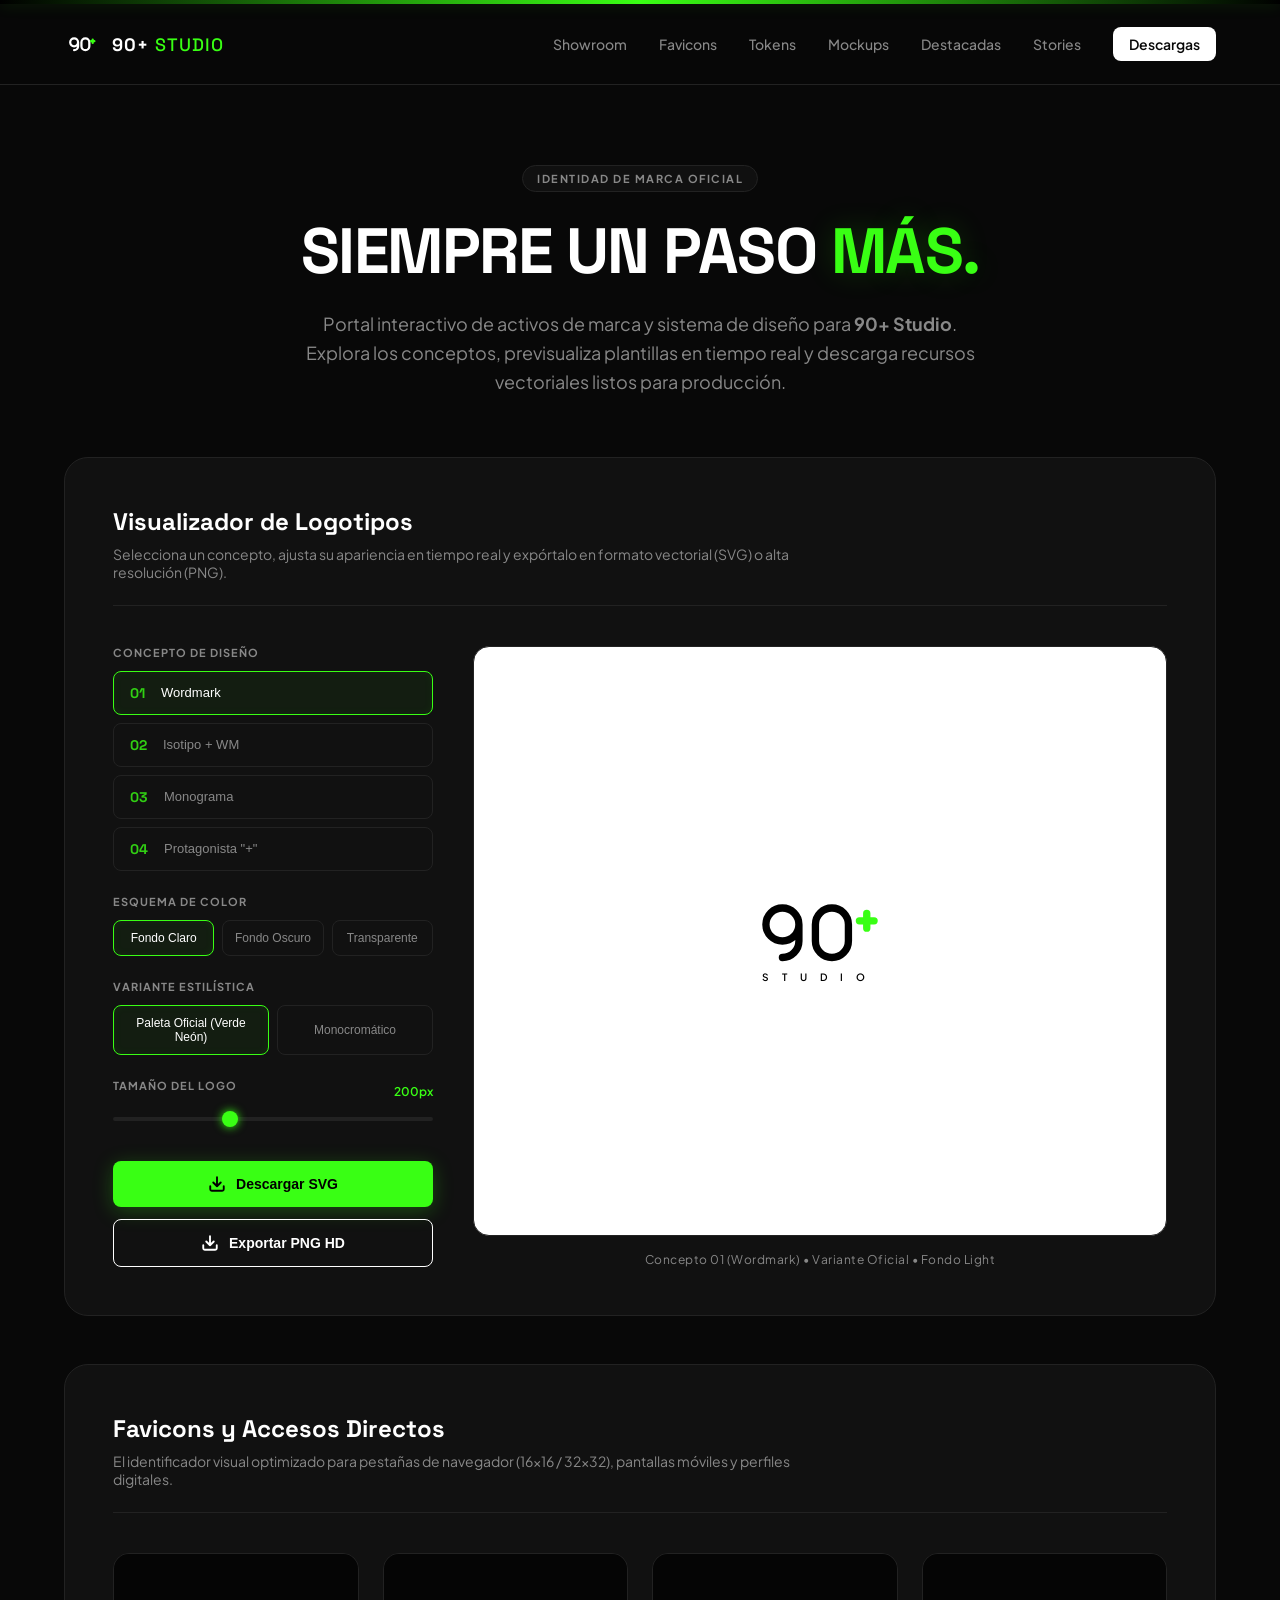
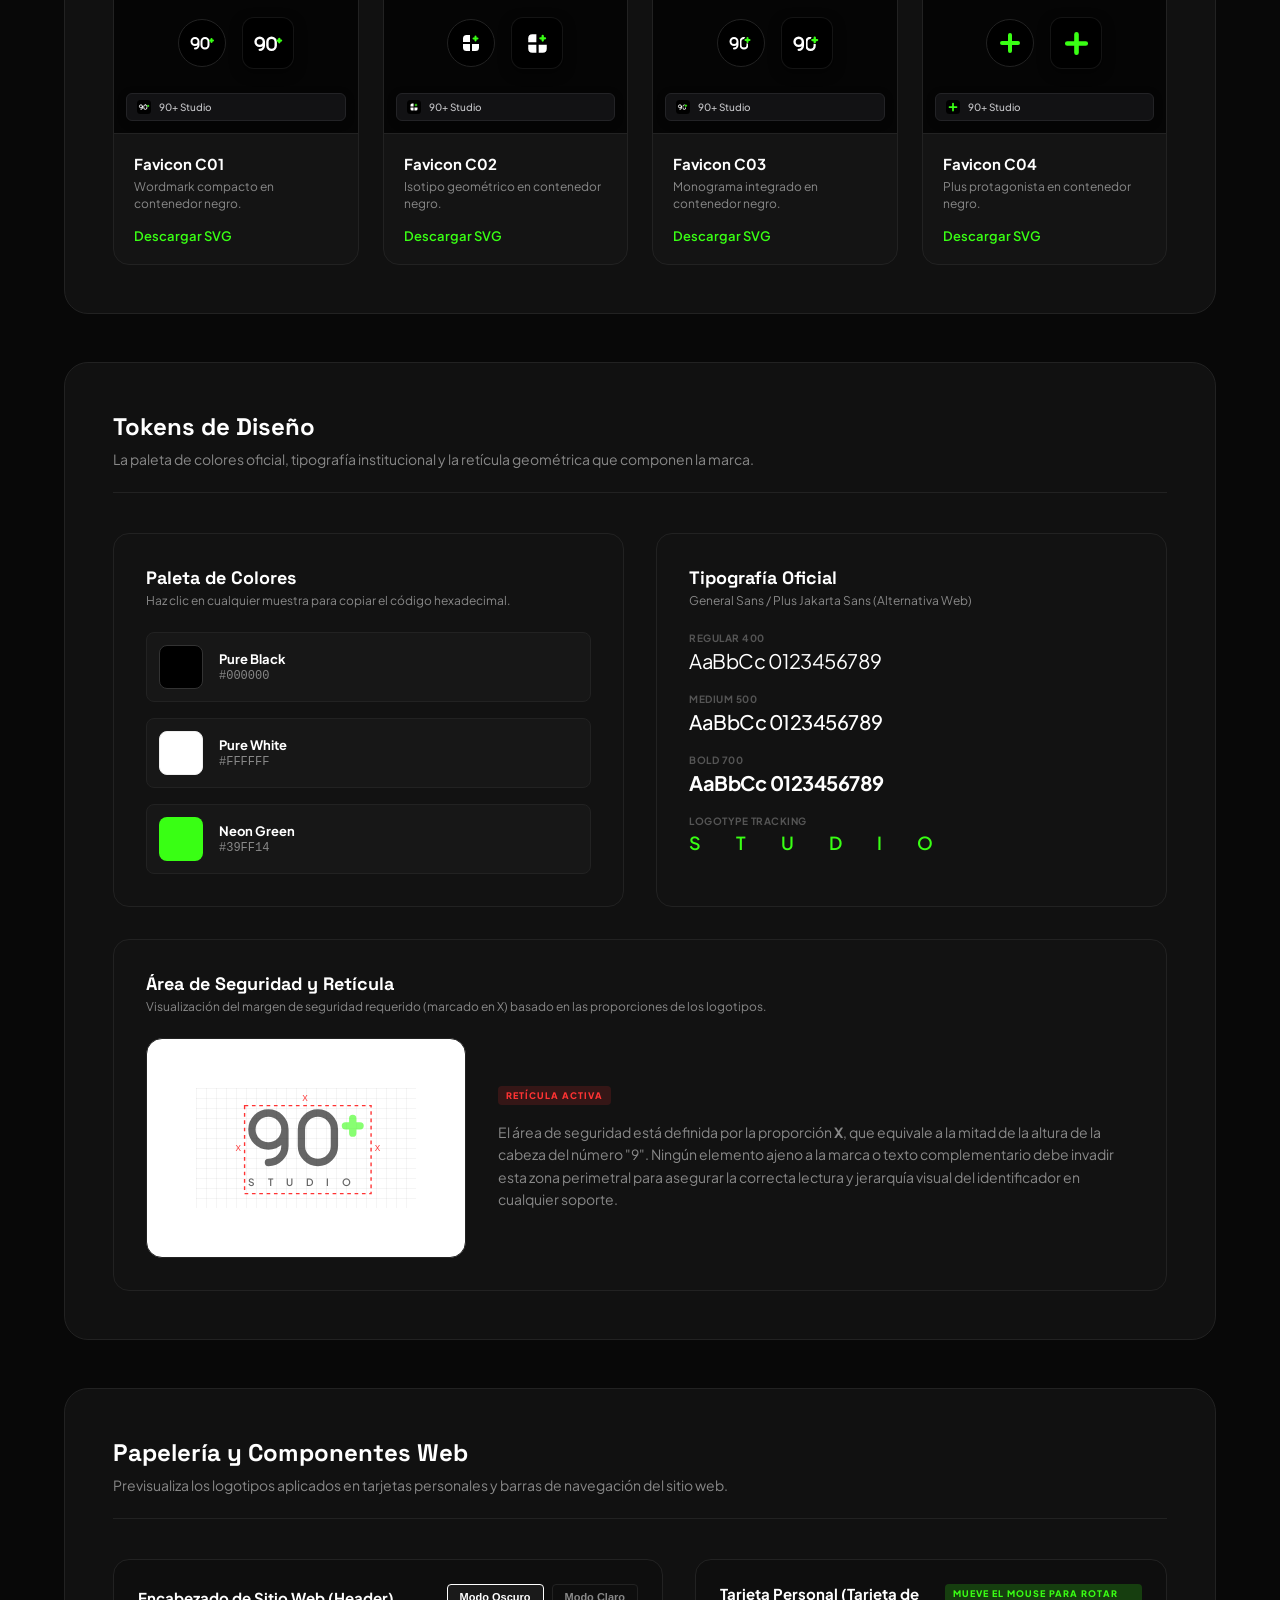
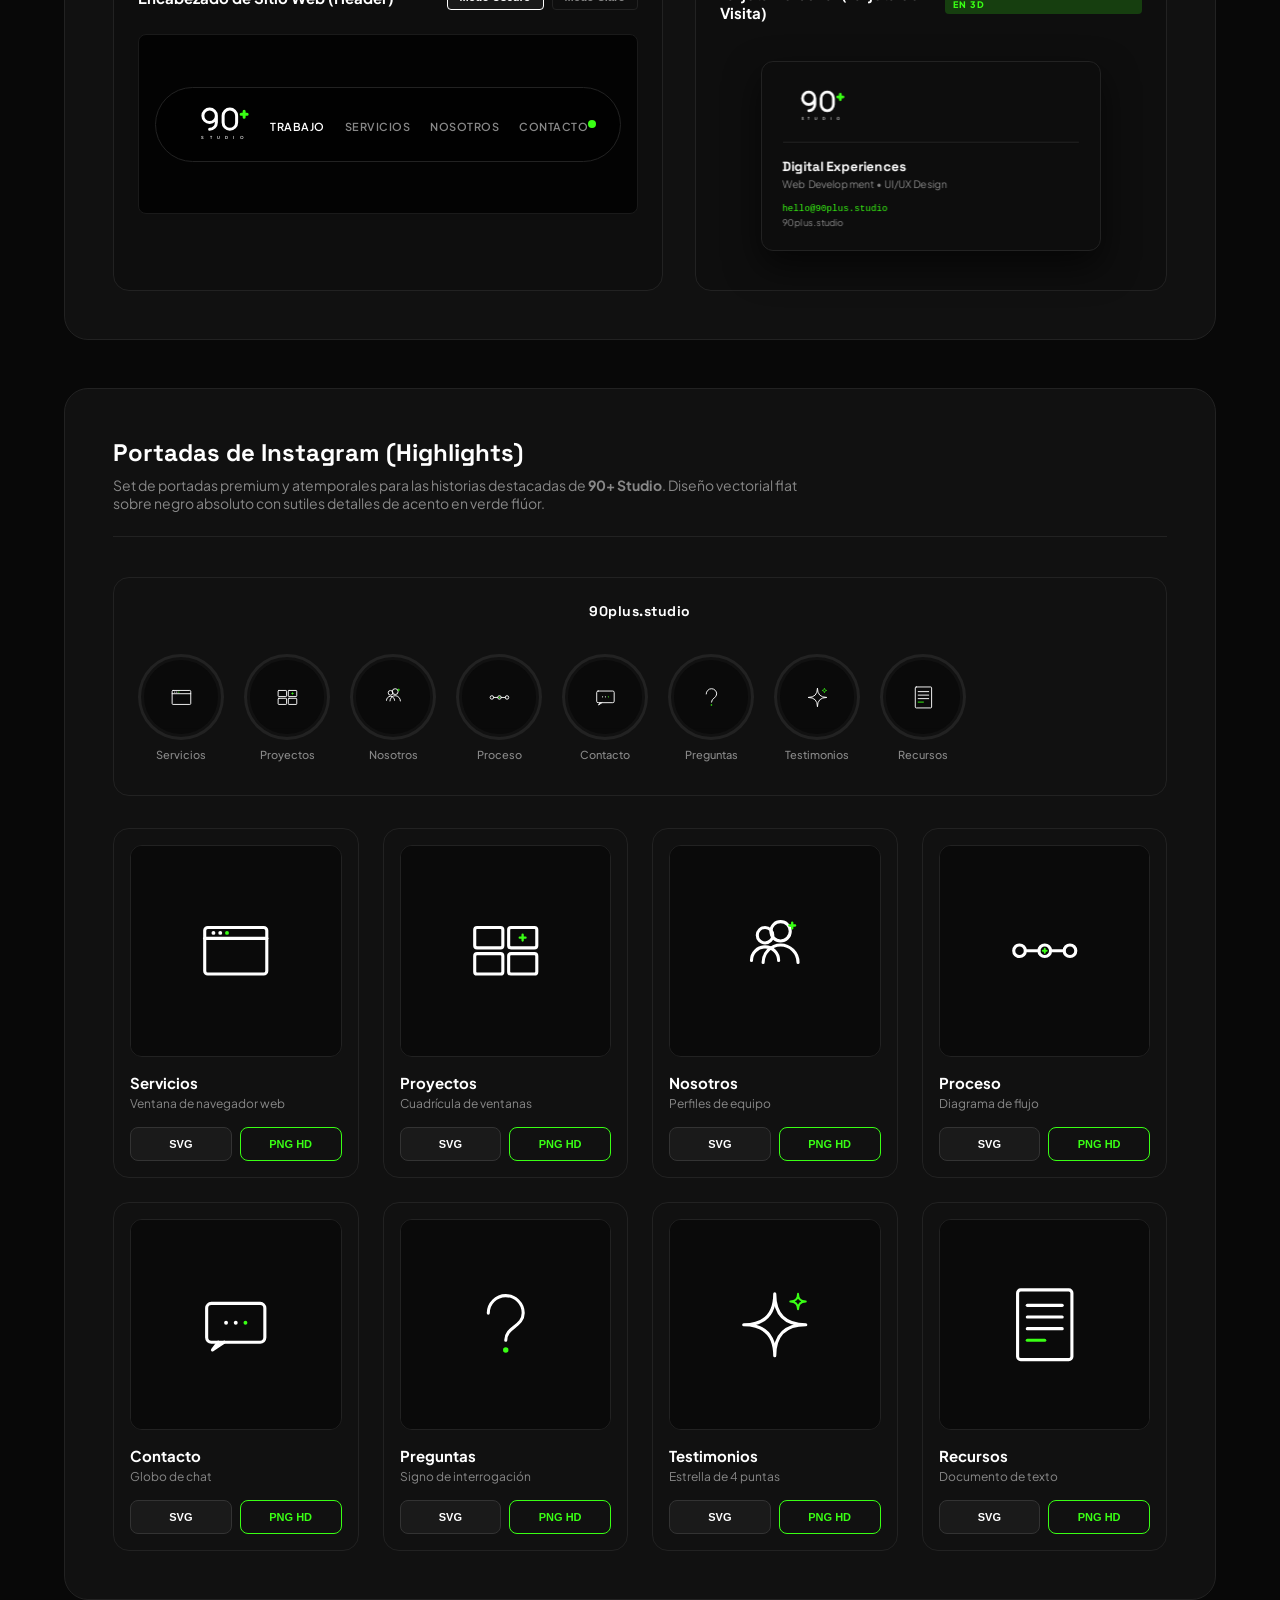
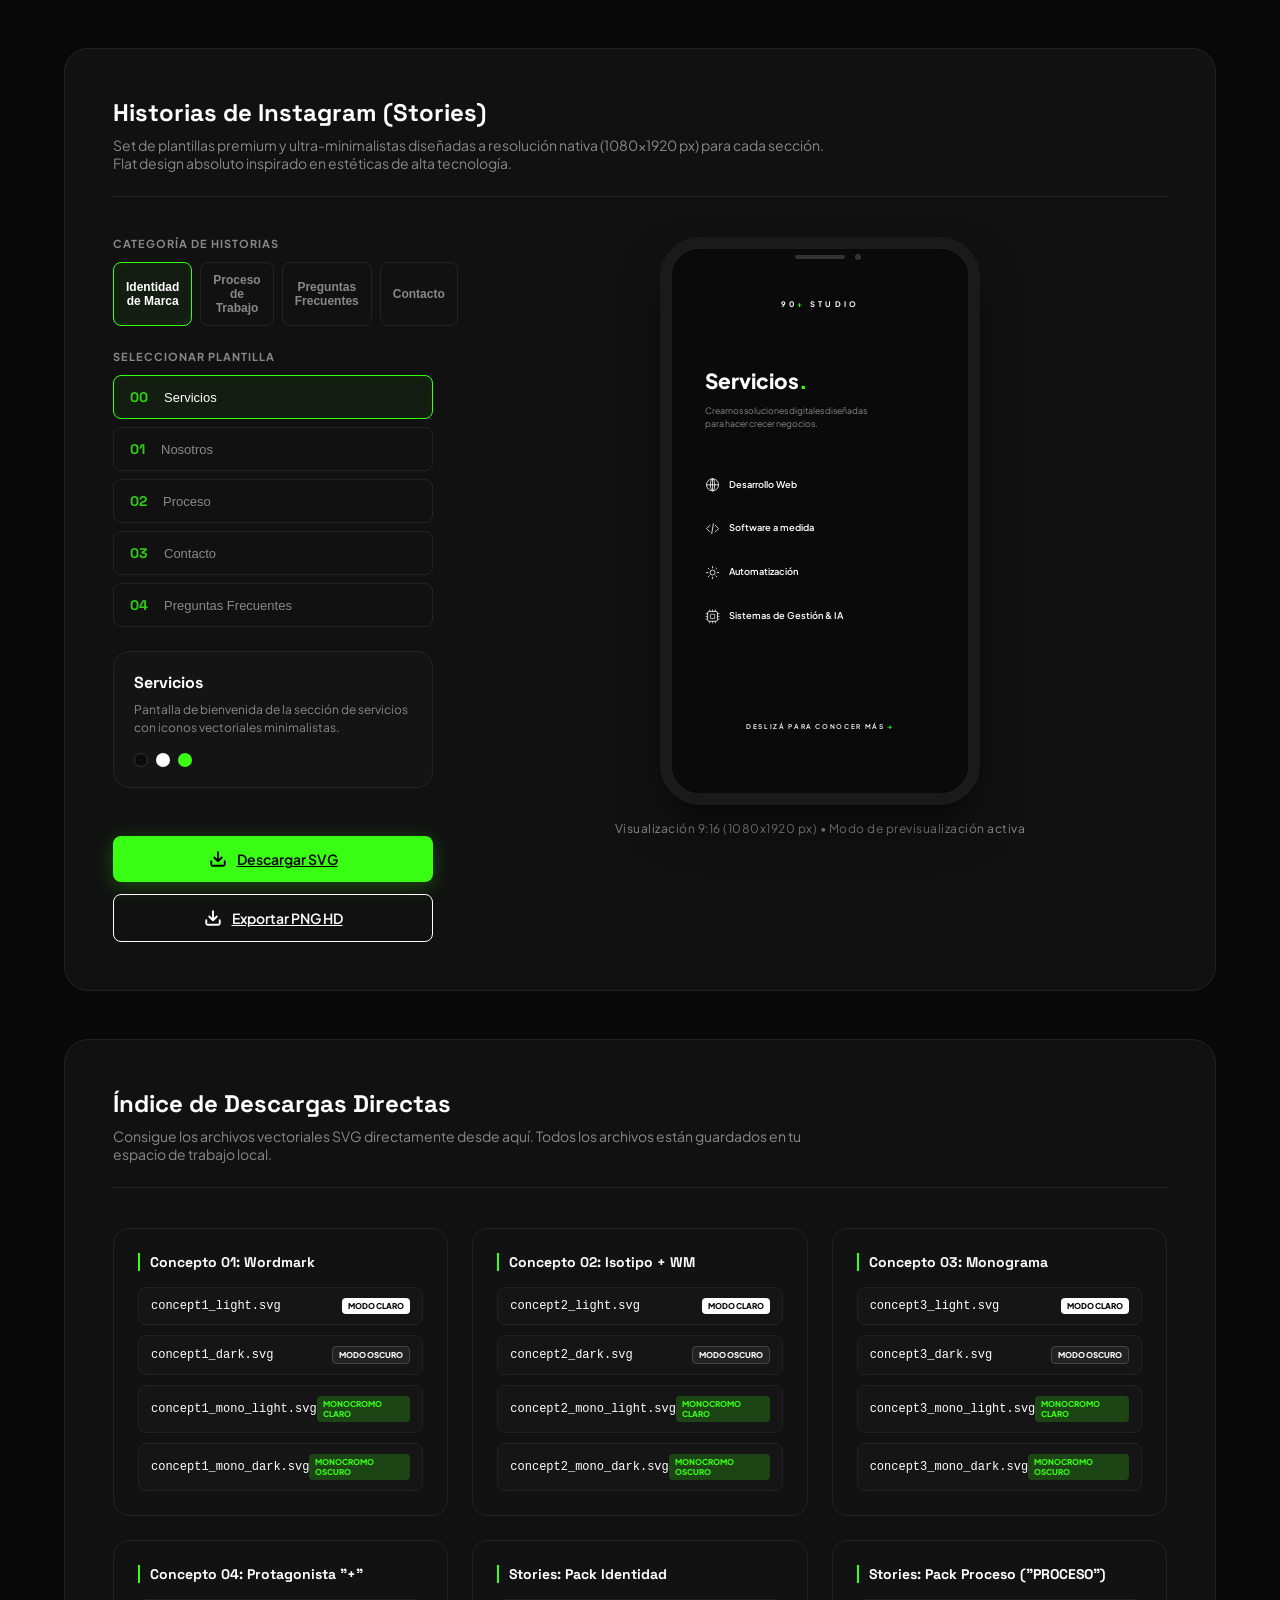
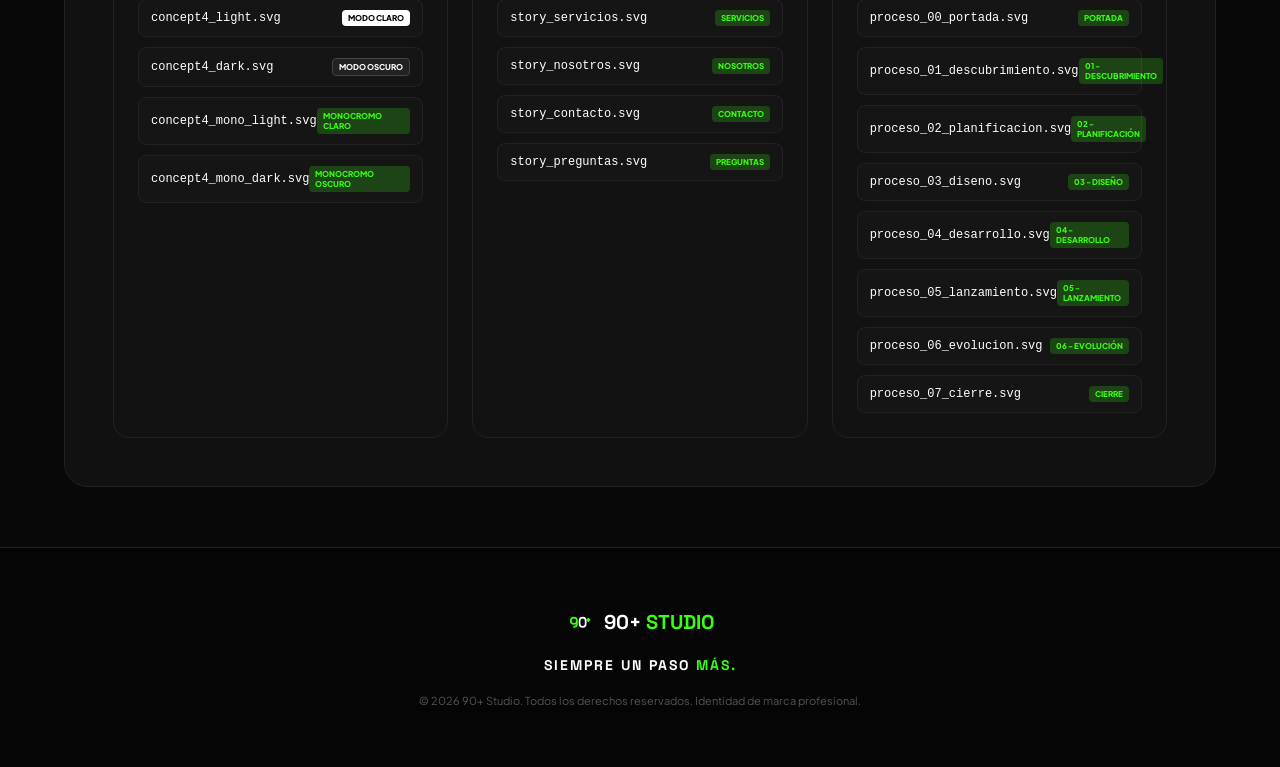
==== branding/index.html @ 7be032a8 "actualizacion hsitorias de contacto y faq" ====
<!DOCTYPE html>
<html lang="es">
<head>
  <meta charset="UTF-8">
  <meta name="viewport" content="width=device-width, initial-scale=1.0">
  <title>90+ Studio - Brand Identity Portal</title>
  <!-- Google Fonts -->
  <link rel="preconnect" href="https://fonts.googleapis.com">
  <link rel="preconnect" href="https://fonts.gstatic.com" crossorigin>
  <link href="https://fonts.googleapis.com/css2?family=Geist:wght@300;400;500;600;700;800;900&amp;family=Plus+Jakarta+Sans:wght@400;500;600;700;800&amp;family=Space+Grotesk:wght@500;700&amp;display=swap" rel="stylesheet">
  <link rel="stylesheet" href="index.css?v=7">
</head>
<body>

  <!-- Top Decorative Neon Bar -->
  <div class="top-neon-bar"></div>

  <!-- Header -->
  <header class="main-header">
    <div class="container header-container">
      <div class="brand-logo-mini">
        <svg viewBox="0 0 64 64" width="36" height="36">
          <path d="M 25 29 A 7 7 0 1 0 11 29 A 7 7 0 1 0 25 29 M 25 29 L 25 36 A 7 7 0 0 1 18 43" fill="none" stroke="#FFFFFF" stroke-width="4" stroke-linecap="round" stroke-linejoin="round" />
          <rect x="31" y="22" width="14" height="21" rx="7" fill="none" stroke="#FFFFFF" stroke-width="4" stroke-linecap="round" stroke-linejoin="round" />
          <path d="M 48 27 L 54 27 M 51 24 L 51 30" fill="none" stroke="#39FF14" stroke-width="4" stroke-linecap="round" stroke-linejoin="round" />
        </svg>
        <span class="brand-title">90+ <span class="accent-text">STUDIO</span></span>
      </div>
      <nav class="main-nav">
        <a href="#showroom" class="nav-link">Showroom</a>
        <a href="#favicons" class="nav-link">Favicons</a>
        <a href="#tokens" class="nav-link">Tokens</a>
        <a href="#mockups" class="nav-link">Mockups</a>
        <a href="#highlights" class="nav-link">Destacadas</a>
        <a href="#stories" class="nav-link">Stories</a>
        <a href="#downloads" class="nav-link btn-download-all-nav">Descargas</a>
      </nav>
    </div>
  </header>

  <main class="container">
    <!-- Hero Section -->
    <section class="hero-section">
      <div class="hero-badge">Identidad de Marca Oficial</div>
      <h1 class="hero-title">SIEMPRE UN PASO <span class="neon-text">MÁS.</span></h1>
      <p class="hero-subtitle">
        Portal interactivo de activos de marca y sistema de diseño para <strong>90+ Studio</strong>. 
        Explora los conceptos, previsualiza plantillas en tiempo real y descarga recursos vectoriales listos para producción.
      </p>
    </section>

    <!-- Showroom Section -->
    <section id="showroom" class="section-card">
      <div class="section-header">
        <div>
          <h2 class="section-title">Visualizador de Logotipos</h2>
          <p class="section-desc">Selecciona un concepto, ajusta su apariencia en tiempo real y expórtalo en formato vectorial (SVG) o alta resolución (PNG).</p>
        </div>
      </div>

      <!-- Showroom Layout Grid -->
      <div class="showroom-grid">
        <!-- Sidebar Controls -->
        <div class="showroom-controls">
          <div class="control-group">
            <label class="control-label">Concepto de Diseño</label>
            <div class="concept-tabs">
              <button class="concept-tab active" data-concept="c1">
                <span class="tab-num">01</span>
                <span class="tab-name">Wordmark</span>
              </button>
              <button class="concept-tab" data-concept="c2">
                <span class="tab-num">02</span>
                <span class="tab-name">Isotipo + WM</span>
              </button>
              <button class="concept-tab" data-concept="c3">
                <span class="tab-num">03</span>
                <span class="tab-name">Monograma</span>
              </button>
              <button class="concept-tab" data-concept="c4">
                <span class="tab-num">04</span>
                <span class="tab-name">Protagonista "+"</span>
              </button>
            </div>
          </div>

          <div class="control-group">
            <label class="control-label">Esquema de Color</label>
            <div class="color-options">
              <button class="color-opt active" data-color="light">Fondo Claro</button>
              <button class="color-opt" data-color="dark">Fondo Oscuro</button>
              <button class="color-opt" data-color="transparent">Transparente</button>
            </div>
          </div>

          <div class="control-group">
            <label class="control-label">Variante Estilística</label>
            <div class="variant-options">
              <button class="variant-opt active" data-variant="colored">Paleta Oficial (Verde Neón)</button>
              <button class="variant-opt" data-variant="mono">Monocromático</button>
            </div>
          </div>

          <div class="control-group">
            <div class="range-header">
              <label class="control-label">Tamaño del Logo</label>
              <span id="logo-size-val">200px</span>
            </div>
            <input type="range" id="logo-size-slider" min="120" max="400" value="220" class="custom-slider">
          </div>

          <!-- Download Action Buttons -->
          <div class="download-actions">
            <button id="btn-download-svg" class="btn btn-primary">
              <svg class="btn-icon" viewBox="0 0 24 24" width="18" height="18" fill="none" stroke="currentColor" stroke-width="2" stroke-linecap="round" stroke-linejoin="round"><path d="M21 15v4a2 2 0 0 1-2 2H5a2 2 0 0 1-2-2v-4M7 10l5 5 5-5M12 15V3"/></svg>
              Descargar SVG
            </button>
            <button id="btn-download-png" class="btn btn-secondary">
              <svg class="btn-icon" viewBox="0 0 24 24" width="18" height="18" fill="none" stroke="currentColor" stroke-width="2" stroke-linecap="round" stroke-linejoin="round"><path d="M21 15v4a2 2 0 0 1-2 2H5a2 2 0 0 1-2-2v-4M7 10l5 5 5-5M12 15V3"/></svg>
              Exportar PNG HD
            </button>
          </div>
        </div>

        <!-- Interactive Canvas Viewport -->
        <div class="showroom-viewport-wrapper">
          <div class="showroom-viewport" id="viewport-bg">
            <div class="logo-render-container" id="logo-render-box" style="width: 220px;">
              <!-- Target for rendering SVG inline -->
            </div>
          </div>
          <div class="viewport-caption">
            Concepto <span id="caption-concept">01</span> &bull; Variante <span id="caption-variant">Oficial</span> &bull; Fondo <span id="caption-bg">Claro</span>
          </div>
        </div>
      </div>
    </section>

    <!-- Favicon & App Icon Section -->
    <section id="favicons" class="section-card">
      <div class="section-header">
        <div>
          <h2 class="section-title">Favicons y Accesos Directos</h2>
          <p class="section-desc">El identificador visual optimizado para pestañas de navegador (16x16 / 32x32), pantallas móviles y perfiles digitales.</p>
        </div>
      </div>

      <div class="favicons-showcase">
        <!-- Favicon Column 1 -->
        <div class="favicon-card">
          <div class="favicon-card-preview">
            <div class="avatar-circular">
              <img src="assets/favicons/favicon_c1.svg" alt="Avatar C1">
            </div>
            <div class="app-icon-squircle">
              <img src="assets/favicons/favicon_c1.svg" alt="App Icon C1">
            </div>
            <!-- Fake Browser Tab -->
            <div class="fake-tab">
              <img src="assets/favicons/favicon_c1.svg" class="fake-tab-icon" alt="Tab Icon">
              <span class="fake-tab-title">90+ Studio</span>
            </div>
          </div>
          <div class="favicon-card-info">
            <h3>Favicon C01</h3>
            <p>Wordmark compacto en contenedor negro.</p>
            <a href="assets/favicons/favicon_c1.svg" download="favicon_concept1.svg" class="btn-text-download">Descargar SVG</a>
          </div>
        </div>

        <!-- Favicon Column 2 -->
        <div class="favicon-card">
          <div class="favicon-card-preview">
            <div class="avatar-circular">
              <img src="assets/favicons/favicon_c2.svg" alt="Avatar C2">
            </div>
            <div class="app-icon-squircle">
              <img src="assets/favicons/favicon_c2.svg" alt="App Icon C2">
            </div>
            <div class="fake-tab">
              <img src="assets/favicons/favicon_c2.svg" class="fake-tab-icon" alt="Tab Icon">
              <span class="fake-tab-title">90+ Studio</span>
            </div>
          </div>
          <div class="favicon-card-info">
            <h3>Favicon C02</h3>
            <p>Isotipo geométrico en contenedor negro.</p>
            <a href="assets/favicons/favicon_c2.svg" download="favicon_concept2.svg" class="btn-text-download">Descargar SVG</a>
          </div>
        </div>

        <!-- Favicon Column 3 -->
        <div class="favicon-card">
          <div class="favicon-card-preview">
            <div class="avatar-circular">
              <img src="assets/favicons/favicon_c3.svg" alt="Avatar C3">
            </div>
            <div class="app-icon-squircle">
              <img src="assets/favicons/favicon_c3.svg" alt="App Icon C3">
            </div>
            <div class="fake-tab">
              <img src="assets/favicons/favicon_c3.svg" class="fake-tab-icon" alt="Tab Icon">
              <span class="fake-tab-title">90+ Studio</span>
            </div>
          </div>
          <div class="favicon-card-info">
            <h3>Favicon C03</h3>
            <p>Monograma integrado en contenedor negro.</p>
            <a href="assets/favicons/favicon_c3.svg" download="favicon_concept3.svg" class="btn-text-download">Descargar SVG</a>
          </div>
        </div>

        <!-- Favicon Column 4 -->
        <div class="favicon-card">
          <div class="favicon-card-preview">
            <div class="avatar-circular">
              <img src="assets/favicons/favicon_c4.svg" alt="Avatar C4">
            </div>
            <div class="app-icon-squircle">
              <img src="assets/favicons/favicon_c4.svg" alt="App Icon C4">
            </div>
            <div class="fake-tab">
              <img src="assets/favicons/favicon_c4.svg" class="fake-tab-icon" alt="Tab Icon">
              <span class="fake-tab-title">90+ Studio</span>
            </div>
          </div>
          <div class="favicon-card-info">
            <h3>Favicon C04</h3>
            <p>Plus protagonista en contenedor negro.</p>
            <a href="assets/favicons/favicon_c4.svg" download="favicon_concept4.svg" class="btn-text-download">Descargar SVG</a>
          </div>
        </div>
      </div>
    </section>

    <!-- Brand Tokens Section -->
    <section id="tokens" class="section-card">
      <div class="section-header">
        <div>
          <h2 class="section-title">Tokens de Diseño</h2>
          <p class="section-desc">La paleta de colores oficial, tipografía institucional y la retícula geométrica que componen la marca.</p>
        </div>
      </div>

      <div class="tokens-grid">
        <!-- Color Palette Token -->
        <div class="token-panel">
          <h3>Paleta de Colores</h3>
          <p class="panel-subtitle">Haz clic en cualquier muestra para copiar el código hexadecimal.</p>
          <div class="color-swatches-list">
            <div class="swatch-item" data-hex="#000000">
              <div class="swatch-color" style="background-color: #000000; border: 1px solid #333;"></div>
              <div class="swatch-meta">
                <span class="swatch-name">Pure Black</span>
                <span class="swatch-hex">#000000</span>
              </div>
            </div>
            <div class="swatch-item" data-hex="#FFFFFF">
              <div class="swatch-color" style="background-color: #FFFFFF; border: 1px solid #eee;"></div>
              <div class="swatch-meta">
                <span class="swatch-name">Pure White</span>
                <span class="swatch-hex">#FFFFFF</span>
              </div>
            </div>
            <div class="swatch-item" data-hex="#39FF14">
              <div class="swatch-color" style="background-color: #39FF14;"></div>
              <div class="swatch-meta">
                <span class="swatch-name">Neon Green</span>
                <span class="swatch-hex">#39FF14</span>
              </div>
            </div>
          </div>
          <div class="toast" id="color-toast">¡Código copiado al portapapeles!</div>
        </div>

        <!-- Typography Token -->
        <div class="token-panel">
          <h3>Tipografía Oficial</h3>
          <p class="panel-subtitle">General Sans / Plus Jakarta Sans (Alternativa Web)</p>
          <div class="typography-display">
            <div class="font-specimen">
              <span class="specimen-label">Regular 400</span>
              <span class="specimen-text font-regular">AaBbCc 0123456789</span>
            </div>
            <div class="font-specimen">
              <span class="specimen-label">Medium 500</span>
              <span class="specimen-text font-medium">AaBbCc 0123456789</span>
            </div>
            <div class="font-specimen">
              <span class="specimen-label">Bold 700</span>
              <span class="specimen-text font-bold">AaBbCc 0123456789</span>
            </div>
            <div class="font-specimen">
              <span class="specimen-label">Logotype Tracking</span>
              <span class="specimen-text font-tracking">S T U D I O</span>
            </div>
          </div>
        </div>

        <!-- Safety Area / Grid System -->
        <div class="token-panel full-width-panel">
          <h3>Área de Seguridad y Retícula</h3>
          <p class="panel-subtitle">Visualización del margen de seguridad requerido (marcado en X) basado en las proporciones de los logotipos.</p>
          <div class="safety-area-showcase">
            <div class="grid-card active" id="grid-c1-view">
              <!-- Inline Grid Overlay Logo -->
              <div class="grid-visualizer-container">
                <div class="grid-overlay"></div>
                <div class="logo-under-grid">
                  <svg viewBox="0 0 240 120" width="220">
                    <!-- Red Margin Box -->
                    <rect x="53" y="16" width="138" height="96" fill="none" stroke="#FF3333" stroke-width="1.5" stroke-dasharray="4 4" />
                    <!-- Security Margin Indicator Labels -->
                    <text x="46" y="65" fill="#FF3333" font-size="9" font-family="sans-serif" text-anchor="middle">X</text>
                    <text x="198" y="65" fill="#FF3333" font-size="9" font-family="sans-serif" text-anchor="middle">X</text>
                    <text x="119" y="11" fill="#FF3333" font-size="9" font-family="sans-serif" text-anchor="middle">X</text>
                    
                    <!-- Logo Elements -->
                    <path d="M 97 42 A 18 18 0 1 0 61 42 A 18 18 0 1 0 97 42 M 97 42 L 97 60 A 18 18 0 0 1 79 78" fill="none" stroke="#000000" stroke-width="8" stroke-linecap="round" stroke-linejoin="round" opacity="0.6"/>
                    <rect x="115" y="24" width="36" height="54" rx="18" fill="none" stroke="#000000" stroke-width="8" stroke-linecap="round" stroke-linejoin="round" opacity="0.6"/>
                    <path d="M 163 38 L 179 38 M 171 30 L 171 46" fill="none" stroke="#39FF14" stroke-width="8" stroke-linecap="round" stroke-linejoin="round" opacity="0.6"/>
                    <text x="120" y="104" fill="#000000" font-family="'Plus Jakarta Sans', sans-serif" font-weight="600" font-size="11" letter-spacing="14" text-anchor="middle" opacity="0.6">STUDIO</text>
                  </svg>
                </div>
              </div>
            </div>
            <div class="safety-desc">
              <span class="badge badge-grid">Retícula Activa</span>
              <p>El área de seguridad está definida por la proporción <strong>X</strong>, que equivale a la mitad de la altura de la cabeza del número "9". Ningún elemento ajeno a la marca o texto complementario debe invadir esta zona perimetral para asegurar la correcta lectura y jerarquía visual del identificador en cualquier soporte.</p>
            </div>
          </div>
        </div>
      </div>
    </section>

    <!-- Mockups & Stationery Section -->
    <section id="mockups" class="section-card">
      <div class="section-header">
        <div>
          <h2 class="section-title">Papelería y Componentes Web</h2>
          <p class="section-desc">Previsualiza los logotipos aplicados en tarjetas personales y barras de navegación del sitio web.</p>
        </div>
      </div>

      <div class="mockups-workspace">
        <!-- Interactive Navigation Bar Mockup -->
        <div class="mockup-panel">
          <div class="mockup-panel-header">
            <h3>Encabezado de Sitio Web (Header)</h3>
            <div class="mockup-controls">
              <button class="mockup-btn active" id="btn-header-dark">Modo Oscuro</button>
              <button class="mockup-btn" id="btn-header-light">Modo Claro</button>
            </div>
          </div>

          <div class="header-mockup-viewport" id="header-mockup-box">
            <!-- Header Template -->
            <nav class="web-navbar dark-theme" id="web-navbar-element">
              <div class="navbar-logo">
                <svg viewBox="0 0 240 120" width="90" class="nav-logo-svg">
                  <!-- Embeds logo inline dynamically based on concept -->
                </svg>
              </div>
              <ul class="navbar-links">
                <li><a href="#" class="active">Trabajo</a></li>
                <li><a href="#">Servicios</a></li>
                <li><a href="#">Nosotros</a></li>
                <li><a href="#">Contacto</a></li>
              </ul>
              <div class="navbar-status">
                <span class="status-dot"></span>
              </div>
            </nav>
          </div>
        </div>

        <!-- 3D Personal Business Card Mockup -->
        <div class="mockup-panel">
          <div class="mockup-panel-header">
            <h3>Tarjeta Personal (Tarjeta de Visita)</h3>
            <span class="badge badge-interactive">Mueve el mouse para rotar en 3D</span>
          </div>

          <div class="card-mockup-viewport">
            <div class="card-3d-container" id="card-3d">
              <!-- Front Side -->
              <div class="business-card card-front">
                <div class="card-logo">
                  <!-- Selected Logo SVG Rendered Here -->
                  <div class="card-logo-placeholder"></div>
                </div>
                <div class="card-divider"></div>
                <div class="card-details">
                  <span class="card-service">Digital Experiences</span>
                  <span class="card-subtitle">Web Development &bull; UI/UX Design</span>
                  <span class="card-email">hello@90plus.studio</span>
                  <span class="card-web">90plus.studio</span>
                </div>
              </div>
            </div>
          </div>
        </div>
      </div>
    </section>

    <!-- Instagram Highlights Section -->
    <section id="highlights" class="section-card">
      <div class="section-header">
        <div>
          <h2 class="section-title">Portadas de Instagram (Highlights)</h2>
          <p class="section-desc">Set de portadas premium y atemporales para las historias destacadas de <strong>90+ Studio</strong>. Diseño vectorial flat sobre negro absoluto con sutiles detalles de acento en verde flúor.</p>
        </div>
      </div>

      <!-- Mobile Profile Instagram Simulator Preview -->
      <div class="instagram-simulator-container">
        <div class="instagram-profile-header">
          <span class="inst-username">90plus.studio</span>
        </div>
        <div class="instagram-stories-bar" id="instagram-stories-bar-element">
          <!-- Populated by index.js dynamically -->
        </div>
      </div>

      <!-- Grid of Downloadable Cover Cards -->
      <div class="highlights-grid" id="highlights-grid-container">
        <!-- Populated by index.js dynamically -->
      </div>
    </section>

    <!-- Instagram Stories Section -->
    <section id="stories" class="section-card">
      <div class="section-header">
        <div>
          <h2 class="section-title">Historias de Instagram (Stories)</h2>
          <p class="section-desc">Set de plantillas premium y ultra-minimalistas diseñadas a resolución nativa (1080x1920 px) para cada sección. Flat design absoluto inspirado en estéticas de alta tecnología.</p>
        </div>
      </div>

      <div class="stories-layout">
        <!-- Sidebar Selector -->
        <div class="stories-sidebar">
          <div class="control-group">
            <label class="control-label">Categoría de Historias</label>
            <div class="pack-selector-tabs">
              <button class="pack-tab active" data-pack="identity">Identidad de Marca</button>
              <button class="pack-tab" data-pack="process">Proceso de Trabajo</button>
              <button class="pack-tab" data-pack="faq">Preguntas Frecuentes</button>
              <button class="pack-tab" data-pack="contacto">Contacto</button>
            </div>
          </div>

          <div class="control-group">
            <label class="control-label">Seleccionar Plantilla</label>
            <div class="story-selector-tabs" id="story-tabs-container">
              <button class="story-tab active" data-story="servicios">
                <span class="tab-num">01</span>
                <span class="tab-name">Servicios</span>
              </button>
              <button class="story-tab" data-story="nosotros">
                <span class="tab-num">02</span>
                <span class="tab-name">Nosotros</span>
              </button>
              <button class="story-tab" data-story="contacto">
                <span class="tab-num">03</span>
                <span class="tab-name">Contacto</span>
              </button>
              <button class="story-tab" data-story="preguntas">
                <span class="tab-num">04</span>
                <span class="tab-name">Preguntas Frecuentes</span>
              </button>
            </div>
          </div>

          <div class="story-meta-box">
            <h4 id="story-meta-title">Servicios</h4>
            <p id="story-meta-desc">Pantalla de bienvenida de la sección de servicios con iconos vectoriales minimalistas.</p>
            <div class="story-colors-preview">
              <span class="color-dot-preview" style="background-color: #0A0A0A; border: 1px solid #333;" title="Negro absoluto"></span>
              <span class="color-dot-preview" style="background-color: #FFFFFF;" title="Blanco"></span>
              <span class="color-dot-preview" style="background-color: #39FF14;" title="Verde Flúor"></span>
            </div>
          </div>

          <!-- Download Action Buttons -->
          <div class="download-actions" style="margin-top: 24px;">
            <a id="btn-download-story-svg" class="btn btn-primary" href="#" download>
              <svg class="btn-icon" viewBox="0 0 24 24" width="18" height="18" fill="none" stroke="currentColor" stroke-width="2.5" stroke-linecap="round" stroke-linejoin="round"><path d="M21 15v4a2 2 0 0 1-2 2H5a2 2 0 0 1-2-2v-4M7 10l5 5 5-5M12 15V3"/></svg>
              Descargar SVG
            </a>
            <a id="btn-download-story-png" class="btn btn-secondary" href="#" download>
              <svg class="btn-icon" viewBox="0 0 24 24" width="18" height="18" fill="none" stroke="currentColor" stroke-width="2.5" stroke-linecap="round" stroke-linejoin="round"><path d="M21 15v4a2 2 0 0 1-2 2H5a2 2 0 0 1-2-2v-4M7 10l5 5 5-5M12 15V3"/></svg>
              Exportar PNG HD
            </a>
          </div>
        </div>

        <!-- Simulator Viewport -->
        <div class="story-viewport-wrapper">
          <div class="phone-simulator">
            <div class="phone-speaker"></div>
            <div class="phone-camera"></div>
            <div class="phone-screen" id="story-render-box">
              <!-- Rendered SVG story inside here -->
            </div>
          </div>
          <div class="viewport-caption">
            Visualización 9:16 (1080x1920 px) &bull; Modo de previsualización activa
          </div>
        </div>
      </div>
    </section>

    <!-- Downloads Section -->
    <section id="downloads" class="section-card">
      <div class="section-header">
        <div>
          <h2 class="section-title">Índice de Descargas Directas</h2>
          <p class="section-desc">Consigue los archivos vectoriales SVG directamente desde aquí. Todos los archivos están guardados en tu espacio de trabajo local.</p>
        </div>
      </div>

      <div class="downloads-grid-box">
        <!-- C1 Group -->
        <div class="download-group-card">
          <h4>Concepto 01: Wordmark</h4>
          <div class="download-list">
            <a href="assets/logos/concept1/light.svg" download="concept1_light.svg" class="download-file-item">
              <span class="file-name">concept1_light.svg</span>
              <span class="file-tag tag-light">Modo Claro</span>
            </a>
            <a href="assets/logos/concept1/dark.svg" download="concept1_dark.svg" class="download-file-item">
              <span class="file-name">concept1_dark.svg</span>
              <span class="file-tag tag-dark">Modo Oscuro</span>
            </a>
            <a href="assets/logos/concept1/mono_light.svg" download="concept1_mono_light.svg" class="download-file-item">
              <span class="file-name">concept1_mono_light.svg</span>
              <span class="file-tag tag-mono">Monocromo Claro</span>
            </a>
            <a href="assets/logos/concept1/mono_dark.svg" download="concept1_mono_dark.svg" class="download-file-item">
              <span class="file-name">concept1_mono_dark.svg</span>
              <span class="file-tag tag-mono">Monocromo Oscuro</span>
            </a>
          </div>
        </div>

        <!-- C2 Group -->
        <div class="download-group-card">
          <h4>Concepto 02: Isotipo + WM</h4>
          <div class="download-list">
            <a href="assets/logos/concept2/light.svg" download="concept2_light.svg" class="download-file-item">
              <span class="file-name">concept2_light.svg</span>
              <span class="file-tag tag-light">Modo Claro</span>
            </a>
            <a href="assets/logos/concept2/dark.svg" download="concept2_dark.svg" class="download-file-item">
              <span class="file-name">concept2_dark.svg</span>
              <span class="file-tag tag-dark">Modo Oscuro</span>
            </a>
            <a href="assets/logos/concept2/mono_light.svg" download="concept2_mono_light.svg" class="download-file-item">
              <span class="file-name">concept2_mono_light.svg</span>
              <span class="file-tag tag-mono">Monocromo Claro</span>
            </a>
            <a href="assets/logos/concept2/mono_dark.svg" download="concept2_mono_dark.svg" class="download-file-item">
              <span class="file-name">concept2_mono_dark.svg</span>
              <span class="file-tag tag-mono">Monocromo Oscuro</span>
            </a>
          </div>
        </div>

        <!-- C3 Group -->
        <div class="download-group-card">
          <h4>Concepto 03: Monograma</h4>
          <div class="download-list">
            <a href="assets/logos/concept3/light.svg" download="concept3_light.svg" class="download-file-item">
              <span class="file-name">concept3_light.svg</span>
              <span class="file-tag tag-light">Modo Claro</span>
            </a>
            <a href="assets/logos/concept3/dark.svg" download="concept3_dark.svg" class="download-file-item">
              <span class="file-name">concept3_dark.svg</span>
              <span class="file-tag tag-dark">Modo Oscuro</span>
            </a>
            <a href="assets/logos/concept3/mono_light.svg" download="concept3_mono_light.svg" class="download-file-item">
              <span class="file-name">concept3_mono_light.svg</span>
              <span class="file-tag tag-mono">Monocromo Claro</span>
            </a>
            <a href="assets/logos/concept3/mono_dark.svg" download="concept3_mono_dark.svg" class="download-file-item">
              <span class="file-name">concept3_mono_dark.svg</span>
              <span class="file-tag tag-mono">Monocromo Oscuro</span>
            </a>
          </div>
        </div>

        <!-- C4 Group -->
        <div class="download-group-card">
          <h4>Concepto 04: Protagonista "+"</h4>
          <div class="download-list">
            <a href="assets/logos/concept4/light.svg" download="concept4_light.svg" class="download-file-item">
              <span class="file-name">concept4_light.svg</span>
              <span class="file-tag tag-light">Modo Claro</span>
            </a>
            <a href="assets/logos/concept4/dark.svg" download="concept4_dark.svg" class="download-file-item">
              <span class="file-name">concept4_dark.svg</span>
              <span class="file-tag tag-dark">Modo Oscuro</span>
            </a>
            <a href="assets/logos/concept4/mono_light.svg" download="concept4_mono_light.svg" class="download-file-item">
              <span class="file-name">concept4_mono_light.svg</span>
              <span class="file-tag tag-mono">Monocromo Claro</span>
            </a>
            <a href="assets/logos/concept4/mono_dark.svg" download="concept4_mono_dark.svg" class="download-file-item">
              <span class="file-name">concept4_mono_dark.svg</span>
              <span class="file-tag tag-mono">Monocromo Oscuro</span>
            </a>
          </div>
        </div>

        <!-- Stories Identity Group -->
        <div class="download-group-card">
          <h4>Stories: Pack Identidad</h4>
          <div class="download-list">
            <a href="assets/stories/servicios.svg" download="90plus_story_servicios.svg" class="download-file-item">
              <span class="file-name">story_servicios.svg</span>
              <span class="file-tag tag-mono">Servicios</span>
            </a>
            <a href="assets/stories/nosotros.svg" download="90plus_story_nosotros.svg" class="download-file-item">
              <span class="file-name">story_nosotros.svg</span>
              <span class="file-tag tag-mono">Nosotros</span>
            </a>
            <a href="assets/stories/contacto.svg" download="90plus_story_contacto.svg" class="download-file-item">
              <span class="file-name">story_contacto.svg</span>
              <span class="file-tag tag-mono">Contacto</span>
            </a>
            <a href="assets/stories/preguntas.svg" download="90plus_story_preguntas.svg" class="download-file-item">
              <span class="file-name">story_preguntas.svg</span>
              <span class="file-tag tag-mono">Preguntas</span>
            </a>
          </div>
        </div>

        <!-- Stories Process Group -->
        <div class="download-group-card">
          <h4>Stories: Pack Proceso ("PROCESO")</h4>
          <div class="download-list">
            <a href="assets/stories/proceso/portada.svg" download="90plus_story_proceso_portada.svg" class="download-file-item">
              <span class="file-name">proceso_00_portada.svg</span>
              <span class="file-tag tag-mono">Portada</span>
            </a>
            <a href="assets/stories/proceso/descubrimiento.svg" download="90plus_story_proceso_descubrimiento.svg" class="download-file-item">
              <span class="file-name">proceso_01_descubrimiento.svg</span>
              <span class="file-tag tag-mono">01 - Descubrimiento</span>
            </a>
            <a href="assets/stories/proceso/planificacion.svg" download="90plus_story_proceso_planificacion.svg" class="download-file-item">
              <span class="file-name">proceso_02_planificacion.svg</span>
              <span class="file-tag tag-mono">02 - Planificación</span>
            </a>
            <a href="assets/stories/proceso/diseno.svg" download="90plus_story_proceso_diseno.svg" class="download-file-item">
              <span class="file-name">proceso_03_diseno.svg</span>
              <span class="file-tag tag-mono">03 - Diseño</span>
            </a>
            <a href="assets/stories/proceso/desarrollo.svg" download="90plus_story_proceso_desarrollo.svg" class="download-file-item">
              <span class="file-name">proceso_04_desarrollo.svg</span>
              <span class="file-tag tag-mono">04 - Desarrollo</span>
            </a>
            <a href="assets/stories/proceso/lanzamiento.svg" download="90plus_story_proceso_lanzamiento.svg" class="download-file-item">
              <span class="file-name">proceso_05_lanzamiento.svg</span>
              <span class="file-tag tag-mono">05 - Lanzamiento</span>
            </a>
            <a href="assets/stories/proceso/evolucion.svg" download="90plus_story_proceso_evolucion.svg" class="download-file-item">
              <span class="file-name">proceso_06_evolucion.svg</span>
              <span class="file-tag tag-mono">06 - Evolución</span>
            </a>
            <a href="assets/stories/proceso/cierre.svg" download="90plus_story_proceso_cierre.svg" class="download-file-item">
              <span class="file-name">proceso_07_cierre.svg</span>
              <span class="file-tag tag-mono">Cierre</span>
            </a>
          </div>
        </div>
      </div>
    </section>
  </main>

  <!-- Footer -->
  <footer class="main-footer">
    <div class="container footer-content">
      <div class="footer-logo">
        <svg viewBox="0 0 64 64" width="28" height="28">
          <path d="M 25 29 A 7 7 0 1 0 11 29 A 7 7 0 1 0 25 29 M 25 29 L 25 36 A 7 7 0 0 1 18 43" fill="none" stroke="#39FF14" stroke-width="4" stroke-linecap="round" stroke-linejoin="round" />
          <rect x="31" y="22" width="14" height="21" rx="7" fill="none" stroke="#FFFFFF" stroke-width="4" stroke-linecap="round" stroke-linejoin="round" />
          <path d="M 48 27 L 54 27 M 51 24 L 51 30" fill="none" stroke="#39FF14" stroke-width="4" stroke-linecap="round" stroke-linejoin="round" />
        </svg>
        <span>90+ <span class="green-text">STUDIO</span></span>
      </div>
      <div class="footer-motto">SIEMPRE UN PASO <span class="green-text">MÁS.</span></div>
      <div class="footer-copy">&copy; 2026 90+ Studio. Todos los derechos reservados. Identidad de marca profesional.</div>
    </div>
  </footer>

  <!-- Canvas elements for generating PNG download files locally -->
  <canvas id="export-canvas" style="display: none;"></canvas>

  <script src="index.js?v=12"></script>
</body>
</html>
---- branding/index.css ----
/* ==========================================================================
   90+ Studio Brand Portal Stylesheet
   ========================================================================== */

/* Design Tokens & Variables */
:root {
  --bg-primary: #080808;
  --bg-card: #111111;
  --bg-card-hover: #161616;
  --border-color: #222222;
  --text-primary: #ffffff;
  --text-secondary: #888888;
  --text-muted: #555555;
  
  --brand-green: #39FF14;
  --brand-green-glow: rgba(57, 255, 20, 0.2);
  --brand-green-dim: #1f940a;
  
  --transition-fast: 0.2s cubic-bezier(0.16, 1, 0.3, 1);
  --transition-normal: 0.4s cubic-bezier(0.16, 1, 0.3, 1);
  --radius-sm: 8px;
  --radius-md: 16px;
  --radius-lg: 24px;
}

/* Reset & Global Base Styles */
* {
  margin: 0;
  padding: 0;
  box-sizing: border-box;
}

html {
  scroll-behavior: smooth;
  background-color: var(--bg-primary);
  font-family: 'Plus Jakarta Sans', -apple-system, BlinkMacSystemFont, "Segoe UI", Roboto, sans-serif;
  color: var(--text-primary);
}

body {
  overflow-x: hidden;
  padding-bottom: 0;
}

/* Utility Containers */
.container {
  max-width: 1200px;
  margin: 0 auto;
  padding: 0 24px;
}

/* Scrollbar Styling */
::-webkit-scrollbar {
  width: 8px;
  height: 8px;
}
::-webkit-scrollbar-track {
  background: var(--bg-primary);
}
::-webkit-scrollbar-thumb {
  background: #252527;
  border-radius: 4px;
}
::-webkit-scrollbar-thumb:hover {
  background: #3c3c3f;
}

/* Top Neon Accent Bar */
.top-neon-bar {
  height: 4px;
  background: linear-gradient(90deg, #000000 0%, var(--brand-green) 50%, #000000 100%);
  width: 100%;
  position: relative;
  z-index: 100;
  box-shadow: 0 0 15px var(--brand-green-glow);
}

/* Header & Navigation */
.main-header {
  border-bottom: 1px solid var(--border-color);
  background-color: rgba(8, 8, 8, 0.85);
  backdrop-filter: blur(12px);
  position: sticky;
  top: 0;
  z-index: 99;
}

.header-container {
  display: flex;
  justify-content: space-between;
  align-items: center;
  height: 80px;
}

.brand-logo-mini {
  display: flex;
  align-items: center;
  gap: 12px;
}

.brand-title {
  font-family: 'Space Grotesk', sans-serif;
  font-weight: 700;
  font-size: 18px;
  letter-spacing: 1px;
}

.accent-text {
  font-family: 'Space Grotesk', sans-serif;
  font-weight: 500;
  color: var(--brand-green);
}

.main-nav {
  display: flex;
  align-items: center;
  gap: 32px;
}

.nav-link {
  color: var(--text-secondary);
  text-decoration: none;
  font-size: 14px;
  font-weight: 500;
  transition: color var(--transition-fast);
}

.nav-link:hover {
  color: var(--text-primary);
}

.btn-download-all-nav {
  padding: 8px 16px;
  border-radius: var(--radius-sm);
  background-color: var(--text-primary);
  color: var(--bg-primary) !important;
  font-weight: 600;
  transition: opacity var(--transition-fast);
}

.btn-download-all-nav:hover {
  opacity: 0.9;
}

/* Hero Section */
.hero-section {
  text-align: center;
  padding: 80px 0 60px 0;
}

.hero-badge {
  display: inline-block;
  padding: 6px 14px;
  border-radius: 30px;
  font-size: 11px;
  font-weight: 700;
  text-transform: uppercase;
  letter-spacing: 1.5px;
  border: 1px solid var(--border-color);
  color: var(--text-secondary);
  background-color: rgba(255, 255, 255, 0.03);
  margin-bottom: 24px;
}

.hero-title {
  font-family: 'Space Grotesk', sans-serif;
  font-size: clamp(40px, 6vw, 64px);
  font-weight: 700;
  letter-spacing: -1.5px;
  line-height: 1.1;
  margin-bottom: 24px;
}

.neon-text {
  color: var(--brand-green);
  text-shadow: 0 0 30px var(--brand-green-glow);
}

.hero-subtitle {
  max-width: 680px;
  margin: 0 auto;
  color: var(--text-secondary);
  font-size: clamp(16px, 2vw, 18px);
  line-height: 1.6;
}

/* Section Cards Layout */
.section-card {
  background-color: var(--bg-card);
  border: 1px solid var(--border-color);
  border-radius: var(--radius-lg);
  padding: 48px;
  margin-bottom: 48px;
  transition: border-color var(--transition-normal);
}

.section-card:hover {
  border-color: #333333;
}

.section-header {
  display: flex;
  justify-content: space-between;
  align-items: flex-start;
  margin-bottom: 40px;
  border-bottom: 1px solid var(--border-color);
  padding-bottom: 24px;
}

.section-title {
  font-family: 'Space Grotesk', sans-serif;
  font-size: 24px;
  font-weight: 700;
  margin-bottom: 8px;
}

.section-desc {
  color: var(--text-secondary);
  font-size: 14px;
  max-width: 720px;
}

/* Showroom Section */
.showroom-grid {
  display: grid;
  grid-template-columns: 320px 1fr;
  gap: 40px;
  align-items: start;
}

.showroom-controls {
  display: flex;
  flex-direction: column;
  gap: 24px;
}

.control-label {
  display: block;
  font-size: 11px;
  font-weight: 700;
  text-transform: uppercase;
  letter-spacing: 1px;
  color: var(--text-secondary);
  margin-bottom: 12px;
}

/* Custom Tabs & Options Buttons */
.concept-tabs, .color-options, .variant-options {
  display: flex;
  flex-direction: column;
  gap: 8px;
}

.concept-tab, .color-opt, .variant-opt {
  background-color: transparent;
  border: 1px solid var(--border-color);
  border-radius: var(--radius-sm);
  color: var(--text-secondary);
  padding: 12px 16px;
  text-align: left;
  cursor: pointer;
  font-weight: 500;
  font-size: 14px;
  display: flex;
  align-items: center;
  gap: 16px;
  transition: all var(--transition-fast);
}

.concept-tab:hover, .color-opt:hover, .variant-opt:hover {
  border-color: #444;
  color: var(--text-primary);
  background-color: rgba(255,255,255,0.02);
}

.concept-tab.active, .color-opt.active, .variant-opt.active {
  border-color: var(--brand-green);
  color: var(--text-primary);
  background-color: rgba(57, 255, 20, 0.05);
  box-shadow: inset 0 0 10px rgba(57, 255, 20, 0.05);
}

.tab-num {
  font-family: 'Space Grotesk', sans-serif;
  font-weight: 700;
  color: var(--brand-green);
  opacity: 0.8;
}

.tab-name {
  font-size: 13px;
}

.color-options, .variant-options {
  flex-direction: row;
  flex-wrap: wrap;
}

.color-opt, .variant-opt {
  flex: 1;
  text-align: center;
  justify-content: center;
  font-size: 12px;
  padding: 10px;
}

/* Range Slider Control */
.range-header {
  display: flex;
  justify-content: space-between;
  align-items: center;
}

#logo-size-val {
  font-size: 12px;
  color: var(--brand-green);
  font-weight: 600;
}

.custom-slider {
  -webkit-appearance: none;
  width: 100%;
  height: 4px;
  border-radius: 2px;
  background: var(--border-color);
  outline: none;
  margin-top: 10px;
}

.custom-slider::-webkit-slider-thumb {
  -webkit-appearance: none;
  appearance: none;
  width: 16px;
  height: 16px;
  border-radius: 50%;
  background: var(--brand-green);
  cursor: pointer;
  box-shadow: 0 0 10px var(--brand-green);
  transition: transform var(--transition-fast);
}

.custom-slider::-webkit-slider-thumb:hover {
  transform: scale(1.2);
}

/* Download Action Buttons */
.download-actions {
  display: flex;
  flex-direction: column;
  gap: 12px;
  margin-top: 12px;
}

.btn {
  display: flex;
  align-items: center;
  justify-content: center;
  gap: 10px;
  width: 100%;
  padding: 14px;
  border-radius: var(--radius-sm);
  font-weight: 600;
  font-size: 14px;
  cursor: pointer;
  border: none;
  transition: all var(--transition-fast);
}

.btn-icon {
  stroke-width: 2.5px;
}

.btn-primary {
  background-color: var(--brand-green);
  color: #000;
  box-shadow: 0 4px 20px rgba(57, 255, 20, 0.25);
}

.btn-primary:hover {
  transform: translateY(-2px);
  box-shadow: 0 6px 25px rgba(57, 255, 20, 0.4);
  background-color: #48ff29;
}

.btn-secondary {
  background-color: transparent;
  border: 1px solid var(--text-primary);
  color: var(--text-primary);
}

.btn-secondary:hover {
  background-color: var(--text-primary);
  color: var(--bg-primary);
  transform: translateY(-2px);
}

/* Viewport Showcase Box */
.showroom-viewport-wrapper {
  display: flex;
  flex-direction: column;
  gap: 16px;
  height: 100%;
}

.showroom-viewport {
  flex: 1;
  background-color: #ffffff; /* Default clear bg */
  border: 1px solid var(--border-color);
  border-radius: var(--radius-md);
  display: flex;
  align-items: center;
  justify-content: center;
  min-height: 400px;
  position: relative;
  overflow: hidden;
  transition: all var(--transition-normal);
}

/* Viewport theme states */
.showroom-viewport.bg-light {
  background-color: #FFFFFF;
}

.showroom-viewport.bg-dark {
  background-color: #000000;
  border-color: #222;
}

.showroom-viewport.bg-transparent {
  background-color: #1a1a1a;
  background-image: 
    linear-gradient(45deg, #222 25%, transparent 25%), 
    linear-gradient(-45deg, #222 25%, transparent 25%), 
    linear-gradient(45deg, transparent 75%, #222 75%), 
    linear-gradient(-45deg, transparent 75%, #222 75%);
  background-size: 20px 20px;
  background-position: 0 0, 0 10px, 10px -10px, -10px 0px;
}

.logo-render-container {
  display: flex;
  align-items: center;
  justify-content: center;
  transition: width var(--transition-fast);
}

.logo-render-container svg {
  width: 100%;
  height: auto;
  display: block;
}

.viewport-caption {
  font-size: 12px;
  color: var(--text-secondary);
  text-align: center;
  letter-spacing: 0.5px;
}

/* Favicons Showcase Row */
.favicons-showcase {
  display: grid;
  grid-template-columns: repeat(auto-fit, minmax(220px, 1fr));
  gap: 24px;
}

.favicon-card {
  background-color: rgba(255, 255, 255, 0.01);
  border: 1px solid var(--border-color);
  border-radius: var(--radius-md);
  overflow: hidden;
  display: flex;
  flex-direction: column;
  transition: all var(--transition-normal);
}

.favicon-card:hover {
  transform: translateY(-4px);
  border-color: #444;
  background-color: rgba(255, 255, 255, 0.02);
}

.favicon-card-preview {
  height: 180px;
  background-color: #050505;
  border-bottom: 1px solid var(--border-color);
  display: flex;
  align-items: center;
  justify-content: center;
  gap: 16px;
  position: relative;
}

/* Avatar Preview Circle */
.avatar-circular {
  width: 48px;
  height: 48px;
  border-radius: 50%;
  overflow: hidden;
  border: 1.5px solid var(--border-color);
  background-color: #000;
  display: flex;
  align-items: center;
  justify-content: center;
}

.avatar-circular img {
  width: 70%;
  height: 70%;
}

/* Squircle App Icon Preview */
.app-icon-squircle {
  width: 52px;
  height: 52px;
  border-radius: 12px;
  overflow: hidden;
  background-color: #000;
  border: 1.5px solid rgba(255, 255, 255, 0.08);
  box-shadow: 0 4px 12px rgba(0,0,0,0.5);
  display: flex;
  align-items: center;
  justify-content: center;
}

.app-icon-squircle img {
  width: 75%;
  height: 75%;
}

/* Fake Browser Tab */
.fake-tab {
  position: absolute;
  bottom: 12px;
  left: 12px;
  right: 12px;
  background-color: #121214;
  border: 1px solid #232326;
  border-radius: 6px;
  height: 28px;
  display: flex;
  align-items: center;
  padding: 0 10px;
  gap: 8px;
  box-shadow: 0 2px 8px rgba(0,0,0,0.3);
}

.fake-tab-icon {
  width: 14px;
  height: 14px;
}

.fake-tab-title {
  font-size: 10px;
  color: #c4c4c7;
  font-weight: 500;
  white-space: nowrap;
  overflow: hidden;
  text-overflow: ellipsis;
}

.favicon-card-info {
  padding: 20px;
  display: flex;
  flex-direction: column;
  flex: 1;
}

.favicon-card-info h3 {
  font-size: 15px;
  font-weight: 700;
  margin-bottom: 6px;
}

.favicon-card-info p {
  font-size: 12px;
  color: var(--text-secondary);
  line-height: 1.4;
  margin-bottom: 16px;
  flex: 1;
}

.btn-text-download {
  color: var(--brand-green);
  text-decoration: none;
  font-size: 13px;
  font-weight: 600;
  display: inline-flex;
  align-items: center;
  gap: 6px;
  transition: opacity var(--transition-fast);
}

.btn-text-download:hover {
  opacity: 0.8;
}

/* Design Tokens Section & Panels */
.tokens-grid {
  display: grid;
  grid-template-columns: repeat(2, 1fr);
  gap: 32px;
}

.token-panel {
  background-color: rgba(255,255,255,0.005);
  border: 1px solid var(--border-color);
  border-radius: var(--radius-md);
  padding: 32px;
  position: relative;
}

.full-width-panel {
  grid-column: span 2;
}

.token-panel h3 {
  font-family: 'Space Grotesk', sans-serif;
  font-size: 18px;
  font-weight: 700;
  margin-bottom: 4px;
}

.panel-subtitle {
  color: var(--text-secondary);
  font-size: 12px;
  margin-bottom: 24px;
}

/* Color Swatches list */
.color-swatches-list {
  display: flex;
  flex-direction: column;
  gap: 16px;
}

.swatch-item {
  display: flex;
  align-items: center;
  gap: 16px;
  padding: 12px;
  border-radius: var(--radius-sm);
  background-color: rgba(255,255,255,0.02);
  border: 1px solid var(--border-color);
  cursor: pointer;
  transition: all var(--transition-fast);
}

.swatch-item:hover {
  border-color: #444;
  transform: translateX(4px);
  background-color: rgba(255,255,255,0.04);
}

.swatch-color {
  width: 44px;
  height: 44px;
  border-radius: 8px;
}

.swatch-meta {
  display: flex;
  flex-direction: column;
  gap: 2px;
}

.swatch-name {
  font-size: 13px;
  font-weight: 700;
}

.swatch-hex {
  font-size: 12px;
  font-family: monospace;
  color: var(--text-secondary);
}

/* Click-to-copy Toast */
.toast {
  position: absolute;
  bottom: 24px;
  left: 50%;
  transform: translateX(-50%) translateY(10px);
  background-color: var(--brand-green);
  color: #000;
  font-size: 12px;
  font-weight: 700;
  padding: 8px 16px;
  border-radius: 20px;
  opacity: 0;
  pointer-events: none;
  transition: all 0.3s cubic-bezier(0.175, 0.885, 0.32, 1.275);
}

.toast.show {
  opacity: 1;
  transform: translateX(-50%) translateY(0);
}

/* Typography Token Specimen */
.typography-display {
  display: flex;
  flex-direction: column;
  gap: 20px;
}

.font-specimen {
  display: flex;
  flex-direction: column;
  gap: 4px;
}

.specimen-label {
  font-size: 10px;
  font-weight: 700;
  text-transform: uppercase;
  color: var(--text-muted);
  letter-spacing: 0.5px;
}

.specimen-text {
  font-size: 20px;
  letter-spacing: -0.5px;
}

.font-regular { font-weight: 400; }
.font-medium { font-weight: 500; }
.font-bold { font-weight: 700; }

.font-tracking {
  font-weight: 600;
  font-size: 18px;
  letter-spacing: 16px;
  color: var(--brand-green);
}

/* Grid & Safety Area */
.safety-area-showcase {
  display: grid;
  grid-template-columns: 320px 1fr;
  gap: 32px;
  align-items: center;
}

.grid-card {
  height: 220px;
  background-color: #FFFFFF;
  border-radius: var(--radius-md);
  display: flex;
  align-items: center;
  justify-content: center;
  border: 1px solid var(--border-color);
  overflow: hidden;
}

.grid-visualizer-container {
  position: relative;
  display: flex;
  align-items: center;
  justify-content: center;
  width: 220px;
  height: 120px;
}

.grid-overlay {
  position: absolute;
  top: 0;
  left: 0;
  right: 0;
  bottom: 0;
  pointer-events: none;
  background-size: 10px 10px;
  background-image: 
    linear-gradient(to right, rgba(0,0,0,0.04) 1px, transparent 1px),
    linear-gradient(to bottom, rgba(0,0,0,0.04) 1px, transparent 1px);
}

.logo-under-grid {
  position: relative;
  z-index: 1;
}

.safety-desc {
  display: flex;
  flex-direction: column;
  gap: 16px;
}

.badge {
  display: inline-block;
  padding: 4px 8px;
  border-radius: 4px;
  font-size: 9px;
  font-weight: 800;
  text-transform: uppercase;
  letter-spacing: 1px;
  align-self: flex-start;
}

.badge-grid {
  background-color: rgba(255, 51, 51, 0.15);
  color: #FF3333;
}

.badge-interactive {
  background-color: var(--brand-green-glow);
  color: var(--brand-green);
}

.safety-desc p {
  color: var(--text-secondary);
  font-size: 14px;
  line-height: 1.6;
}

/* Mockups & Stationery Section */
.mockups-workspace {
  display: grid;
  grid-template-columns: repeat(2, 1fr);
  gap: 32px;
}

.mockup-panel {
  border: 1px solid var(--border-color);
  border-radius: var(--radius-md);
  padding: 24px;
  background-color: rgba(0,0,0,0.2);
}

.mockup-panel-header {
  display: flex;
  justify-content: space-between;
  align-items: center;
  margin-bottom: 24px;
}

.mockup-panel-header h3 {
  font-size: 15px;
  font-weight: 700;
}

.mockup-controls {
  display: flex;
  gap: 8px;
}

.mockup-btn {
  background-color: transparent;
  border: 1px solid var(--border-color);
  border-radius: 4px;
  color: var(--text-secondary);
  padding: 6px 12px;
  font-size: 11px;
  font-weight: 600;
  cursor: pointer;
  transition: all var(--transition-fast);
}

.mockup-btn:hover {
  color: var(--text-primary);
  border-color: #444;
}

.mockup-btn.active {
  border-color: var(--text-primary);
  color: var(--text-primary);
  background-color: rgba(255,255,255,0.05);
}

/* Web Navbar Mockup rendering */
.header-mockup-viewport {
  background-color: #030303;
  border-radius: 8px;
  padding: 40px 16px;
  display: flex;
  align-items: center;
  justify-content: center;
  border: 1px solid #1a1a1a;
  min-height: 180px;
}

.web-navbar {
  width: 100%;
  display: flex;
  justify-content: space-between;
  align-items: center;
  padding: 12px 24px;
  border-radius: 40px;
  border: 1px solid var(--border-color);
  transition: all var(--transition-normal);
}

.web-navbar.dark-theme {
  background-color: rgba(0, 0, 0, 0.8);
  border-color: #222;
}

.web-navbar.light-theme {
  background-color: rgba(255, 255, 255, 0.95);
  border-color: #eee;
}

.web-navbar.light-theme .navbar-links a {
  color: #666;
}

.web-navbar.light-theme .navbar-links a.active,
.web-navbar.light-theme .navbar-links a:hover {
  color: #000;
}

.web-navbar.light-theme .status-dot {
  background-color: #000;
}

.navbar-links {
  display: flex;
  list-style: none;
  gap: 20px;
}

.navbar-links a {
  text-decoration: none;
  font-size: 11px;
  font-weight: 600;
  text-transform: uppercase;
  letter-spacing: 0.5px;
  color: #888;
  transition: color var(--transition-fast);
}

.navbar-links a:hover, .navbar-links a.active {
  color: var(--text-primary);
}

.status-dot {
  width: 8px;
  height: 8px;
  background-color: var(--brand-green);
  border-radius: 50%;
  display: block;
}

/* 3D Personal Business Card rendering */
.card-mockup-viewport {
  min-height: 220px;
  display: flex;
  align-items: center;
  justify-content: center;
  perspective: 1000px;
}

.card-3d-container {
  width: 340px;
  height: 190px;
  transform-style: preserve-3d;
  transition: transform 0.1s ease;
  cursor: grab;
}

.card-3d-container:active {
  cursor: grabbing;
}

.business-card {
  position: absolute;
  top: 0;
  left: 0;
  width: 100%;
  height: 100%;
  border-radius: 12px;
  background-color: #0d0d0d;
  border: 1px solid #222;
  box-shadow: 0 15px 35px rgba(0,0,0,0.6);
  padding: 24px;
  display: flex;
  flex-direction: column;
  justify-content: space-between;
  backface-visibility: hidden;
  transform-style: preserve-3d;
}

.card-logo {
  height: 40px;
  display: flex;
  align-items: flex-start;
  transform: translateZ(30px);
}

.card-logo svg {
  height: 100%;
  width: auto;
}

.card-logo-placeholder {
  width: 120px;
  height: 40px;
}

.card-divider {
  height: 1px;
  background-color: #222;
  margin: 12px 0;
  transform: translateZ(20px);
}

.card-details {
  display: flex;
  flex-direction: column;
  gap: 2px;
  transform: translateZ(25px);
}

.card-service {
  font-family: 'Space Grotesk', sans-serif;
  font-size: 13px;
  font-weight: 700;
  color: var(--text-primary);
}

.card-subtitle {
  font-size: 10px;
  color: var(--text-secondary);
  margin-bottom: 12px;
}

.card-email {
  font-size: 9px;
  color: var(--brand-green);
  font-family: monospace;
}

.card-web {
  font-size: 9px;
  color: var(--text-secondary);
}

/* Downloads Index Grid */
.downloads-grid-box {
  display: grid;
  grid-template-columns: repeat(auto-fit, minmax(260px, 1fr));
  gap: 24px;
}

.download-group-card {
  border: 1px solid var(--border-color);
  border-radius: var(--radius-md);
  padding: 24px;
  background-color: rgba(255,255,255,0.005);
}

.download-group-card h4 {
  font-family: 'Space Grotesk', sans-serif;
  font-size: 14px;
  font-weight: 700;
  margin-bottom: 16px;
  border-left: 2px solid var(--brand-green);
  padding-left: 10px;
}

.download-list {
  display: flex;
  flex-direction: column;
  gap: 10px;
}

.download-file-item {
  display: flex;
  justify-content: space-between;
  align-items: center;
  padding: 10px 12px;
  background-color: rgba(255,255,255,0.01);
  border: 1px solid var(--border-color);
  border-radius: var(--radius-sm);
  text-decoration: none;
  transition: all var(--transition-fast);
}

.download-file-item:hover {
  border-color: #444;
  background-color: rgba(255,255,255,0.03);
  transform: translateX(4px);
}

.file-name {
  font-size: 12px;
  font-family: monospace;
  color: var(--text-primary);
}

.file-tag {
  font-size: 8px;
  font-weight: 800;
  text-transform: uppercase;
  padding: 3px 6px;
  border-radius: 4px;
}

.tag-light {
  background-color: #FFFFFF;
  color: #000000;
}

.tag-dark {
  background-color: #222;
  color: #fff;
  border: 1px solid #444;
}

.tag-mono {
  background-color: var(--brand-green-glow);
  color: var(--brand-green);
}

/* Footer Section */
.main-footer {
  border-top: 1px solid var(--border-color);
  padding: 60px 0;
  background-color: #050505;
  text-align: center;
  margin-top: 60px;
}

.footer-content {
  display: flex;
  flex-direction: column;
  align-items: center;
  gap: 20px;
}

.footer-logo {
  display: flex;
  align-items: center;
  gap: 10px;
  font-family: 'Space Grotesk', sans-serif;
  font-weight: 700;
  font-size: 20px;
}

.green-text {
  color: var(--brand-green);
}

.footer-motto {
  font-family: 'Space Grotesk', sans-serif;
  font-weight: 700;
  font-size: 14px;
  letter-spacing: 2px;
  color: #fff;
  text-transform: uppercase;
}

.footer-copy {
  font-size: 11px;
  color: var(--text-muted);
}

/* Responsive Media Queries */
@media (max-width: 992px) {
  .showroom-grid {
    grid-template-columns: 1fr;
  }
  .tokens-grid {
    grid-template-columns: 1fr;
  }
  .full-width-panel {
    grid-column: span 1;
  }
  .safety-area-showcase {
    grid-template-columns: 1fr;
  }
  .mockups-workspace {
    grid-template-columns: 1fr;
  }
}

@media (max-width: 768px) {
  .section-card {
    padding: 24px;
  }
  .main-nav {
    display: none; /* Mobile navigation simplified */
  }
}

/* Instagram Highlights Section Styles */
.instagram-simulator-container {
  background: #111111;
  border: 1px solid #222222;
  border-radius: 16px;
  padding: 24px;
  margin-bottom: 32px;
  display: flex;
  flex-direction: column;
  align-items: center;
  overflow-x: auto;
}

.instagram-profile-header {
  font-weight: 700;
  color: #ffffff;
  font-size: 14px;
  margin-bottom: 24px;
  letter-spacing: 0.5px;
  font-family: 'Space Grotesk', sans-serif;
}

.instagram-stories-bar {
  display: flex;
  gap: 20px;
  width: 100%;
  justify-content: flex-start;
  overflow-x: auto;
  padding: 10px 0;
  scrollbar-width: thin;
  scrollbar-color: #333 #111;
}

.instagram-stories-bar::-webkit-scrollbar {
  height: 6px;
}

.instagram-stories-bar::-webkit-scrollbar-track {
  background: #111;
}

.instagram-stories-bar::-webkit-scrollbar-thumb {
  background-color: #333;
  border-radius: 6px;
}

.story-bubble-wrapper {
  display: flex;
  flex-direction: column;
  align-items: center;
  gap: 8px;
  flex-shrink: 0;
}

.story-bubble-border {
  width: 86px;
  height: 86px;
  border-radius: 50%;
  background: #222222;
  display: flex;
  align-items: center;
  justify-content: center;
  padding: 3px;
  transition: border-color var(--transition-normal);
}

.story-bubble-wrapper:hover .story-bubble-border {
  background: var(--brand-green);
}

.story-bubble-inner {
  width: 100%;
  height: 100%;
  border-radius: 50%;
  background: #0A0A0A;
  overflow: hidden;
  display: flex;
  align-items: center;
  justify-content: center;
  border: 3px solid #111111;
}

.story-bubble-inner svg {
  width: 85%;
  height: 85%;
}

.story-bubble-label {
  font-size: 11px;
  color: var(--text-secondary);
  font-weight: 500;
}

.highlights-grid {
  display: grid;
  grid-template-columns: repeat(auto-fill, minmax(220px, 1fr));
  gap: 24px;
}

.highlight-card {
  background: #111111;
  border: 1px solid #222222;
  border-radius: 16px;
  padding: 16px;
  display: flex;
  flex-direction: column;
  gap: 16px;
  transition: all var(--transition-normal);
}

.highlight-card:hover {
  border-color: var(--brand-green);
  transform: translateY(-4px);
}

.highlight-preview {
  background: #0A0A0A;
  border-radius: 12px;
  aspect-ratio: 1;
  overflow: hidden;
  display: flex;
  align-items: center;
  justify-content: center;
  border: 1px solid #222222;
}

.highlight-preview svg {
  width: 100%;
  height: 100%;
}

.highlight-info {
  display: flex;
  flex-direction: column;
  gap: 4px;
  flex: 1;
}

.highlight-title {
  color: #ffffff;
  font-size: 15px;
  font-weight: 700;
}

.highlight-desc {
  color: var(--text-secondary);
  font-size: 12px;
}

.highlight-actions {
  display: grid;
  grid-template-columns: 1fr 1fr;
  gap: 8px;
}

.highlight-btn {
  background: #1a1a1a;
  color: #ffffff;
  border: 1px solid #333333;
  padding: 10px 12px;
  border-radius: 8px;
  font-size: 11px;
  font-weight: 700;
  cursor: pointer;
  display: flex;
  align-items: center;
  justify-content: center;
  gap: 4px;
  transition: all var(--transition-fast);
}

.highlight-btn:hover {
  background: #262626;
  border-color: #444444;
}

.highlight-btn.btn-png-accent {
  background: #111111;
  border-color: var(--brand-green);
  color: var(--brand-green);
}

.highlight-btn.btn-png-accent:hover {
  background: rgba(57, 255, 20, 0.1);
}

/* Instagram Stories Section Styles */
.stories-layout {
  display: grid;
  grid-template-columns: 320px 1fr;
  gap: 40px;
  align-items: start;
}

.stories-sidebar {
  display: flex;
  flex-direction: column;
  gap: 24px;
}

.pack-selector-tabs {
  display: flex;
  gap: 8px;
}

.pack-tab {
  flex: 1;
  background-color: transparent;
  border: 1px solid var(--border-color);
  border-radius: var(--radius-sm);
  color: var(--text-secondary);
  padding: 10px 12px;
  font-size: 12px;
  font-weight: 600;
  text-align: center;
  cursor: pointer;
  transition: all var(--transition-fast);
}

.pack-tab:hover {
  border-color: #444;
  color: var(--text-primary);
  background-color: rgba(255, 255, 255, 0.02);
}

.pack-tab.active {
  border-color: var(--brand-green);
  color: var(--text-primary);
  background-color: rgba(57, 255, 20, 0.05);
  box-shadow: inset 0 0 10px rgba(57, 255, 20, 0.05);
}

.story-selector-tabs {
  display: flex;
  flex-direction: column;
  gap: 8px;
}

.story-tab {
  background-color: transparent;
  border: 1px solid var(--border-color);
  border-radius: var(--radius-sm);
  color: var(--text-secondary);
  padding: 12px 16px;
  text-align: left;
  cursor: pointer;
  font-weight: 500;
  font-size: 14px;
  display: flex;
  align-items: center;
  gap: 16px;
  transition: all var(--transition-fast);
}

.story-tab:hover {
  border-color: #444;
  color: var(--text-primary);
  background-color: rgba(255, 255, 255, 0.02);
}

.story-tab.active {
  border-color: var(--brand-green);
  color: var(--text-primary);
  background-color: rgba(57, 255, 20, 0.05);
  box-shadow: inset 0 0 10px rgba(57, 255, 20, 0.05);
}

.story-meta-box {
  background-color: rgba(255, 255, 255, 0.01);
  border: 1px solid var(--border-color);
  border-radius: var(--radius-md);
  padding: 20px;
  display: flex;
  flex-direction: column;
  gap: 8px;
}

#story-meta-title {
  font-family: 'Space Grotesk', sans-serif;
  font-size: 16px;
  font-weight: 700;
  color: #fff;
}

#story-meta-desc {
  font-size: 12px;
  color: var(--text-secondary);
  line-height: 1.5;
}

.story-colors-preview {
  display: flex;
  gap: 8px;
  margin-top: 8px;
}

.color-dot-preview {
  width: 14px;
  height: 14px;
  border-radius: 50%;
  display: inline-block;
}

.story-viewport-wrapper {
  display: flex;
  flex-direction: column;
  align-items: center;
  gap: 16px;
}

/* Realistic phone shell for vertical 9:16 layout */
.phone-simulator {
  width: 320px;
  height: 568px;
  background-color: #000;
  border: 12px solid #1a1a1a;
  border-radius: 40px;
  position: relative;
  box-shadow: 0 25px 50px -12px rgba(0, 0, 0, 0.7);
  display: flex;
  flex-direction: column;
  overflow: hidden;
}

.phone-speaker {
  width: 50px;
  height: 4px;
  background-color: #333;
  border-radius: 2px;
  position: absolute;
  top: 6px;
  left: 50%;
  transform: translateX(-50%);
  z-index: 10;
}

.phone-camera {
  width: 6px;
  height: 6px;
  background-color: #333;
  border-radius: 50%;
  position: absolute;
  top: 5px;
  left: calc(50% + 35px);
  z-index: 10;
}

.phone-screen {
  width: 100%;
  height: 100%;
  background-color: #0A0A0A;
  display: flex;
  align-items: center;
  justify-content: center;
  position: relative;
  overflow: hidden;
}

.phone-screen svg {
  width: 100%;
  height: 100%;
  object-fit: cover;
  display: block;
}

/* Media Query for responsive phone layout */
@media (max-width: 992px) {
  .stories-layout {
    grid-template-columns: 1fr;
    gap: 32px;
  }
}
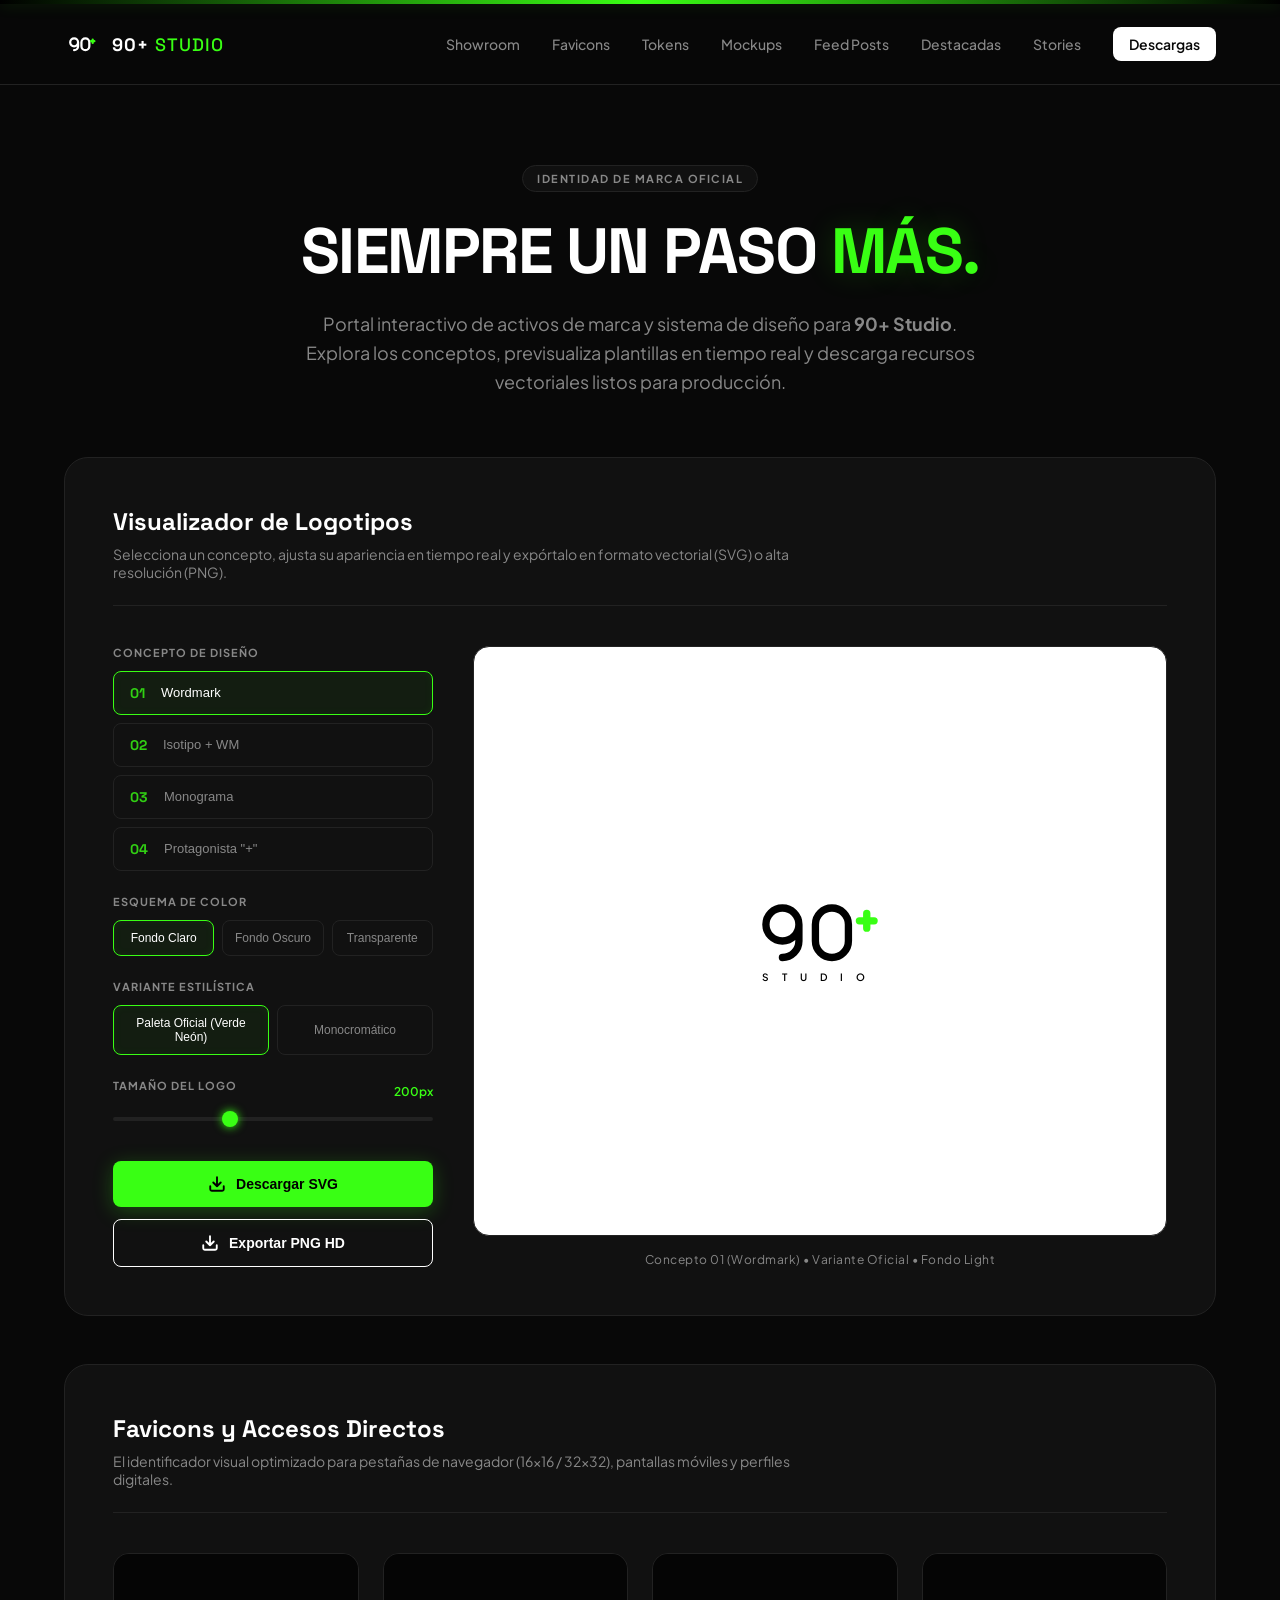
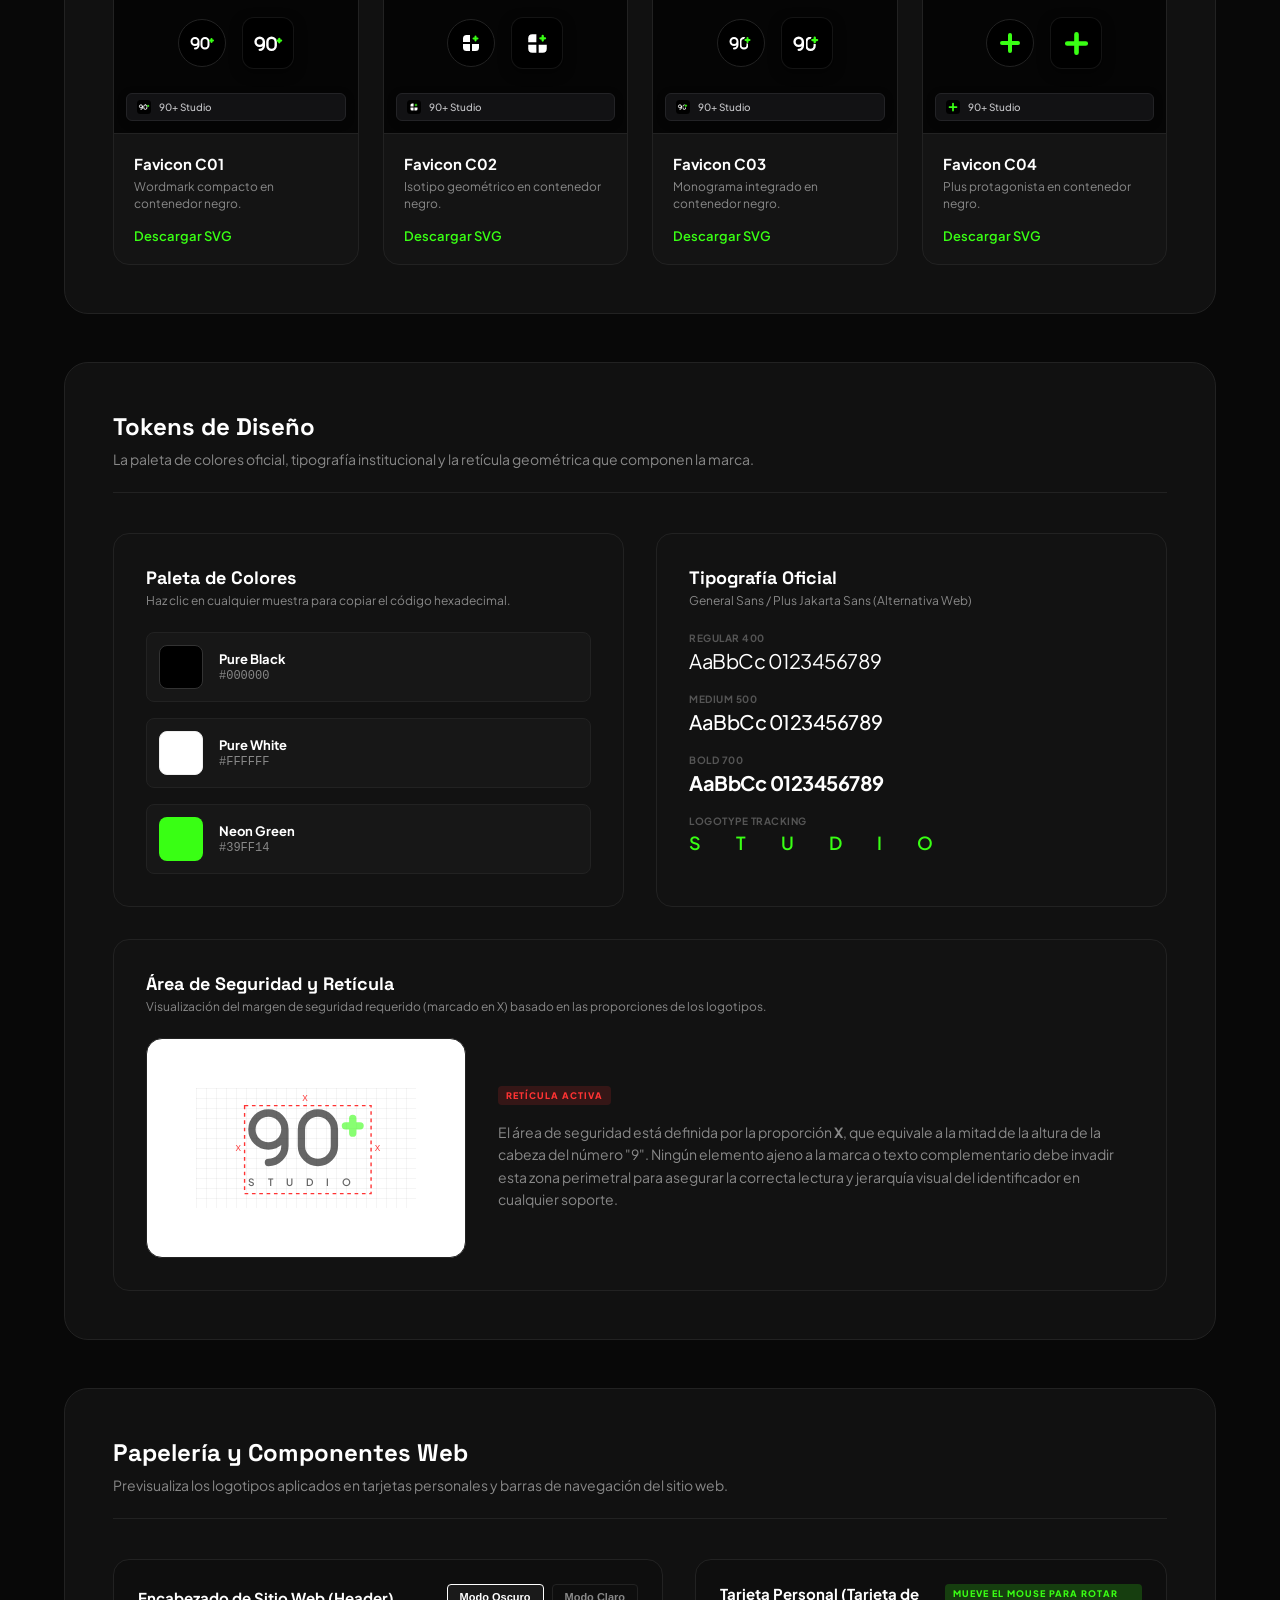
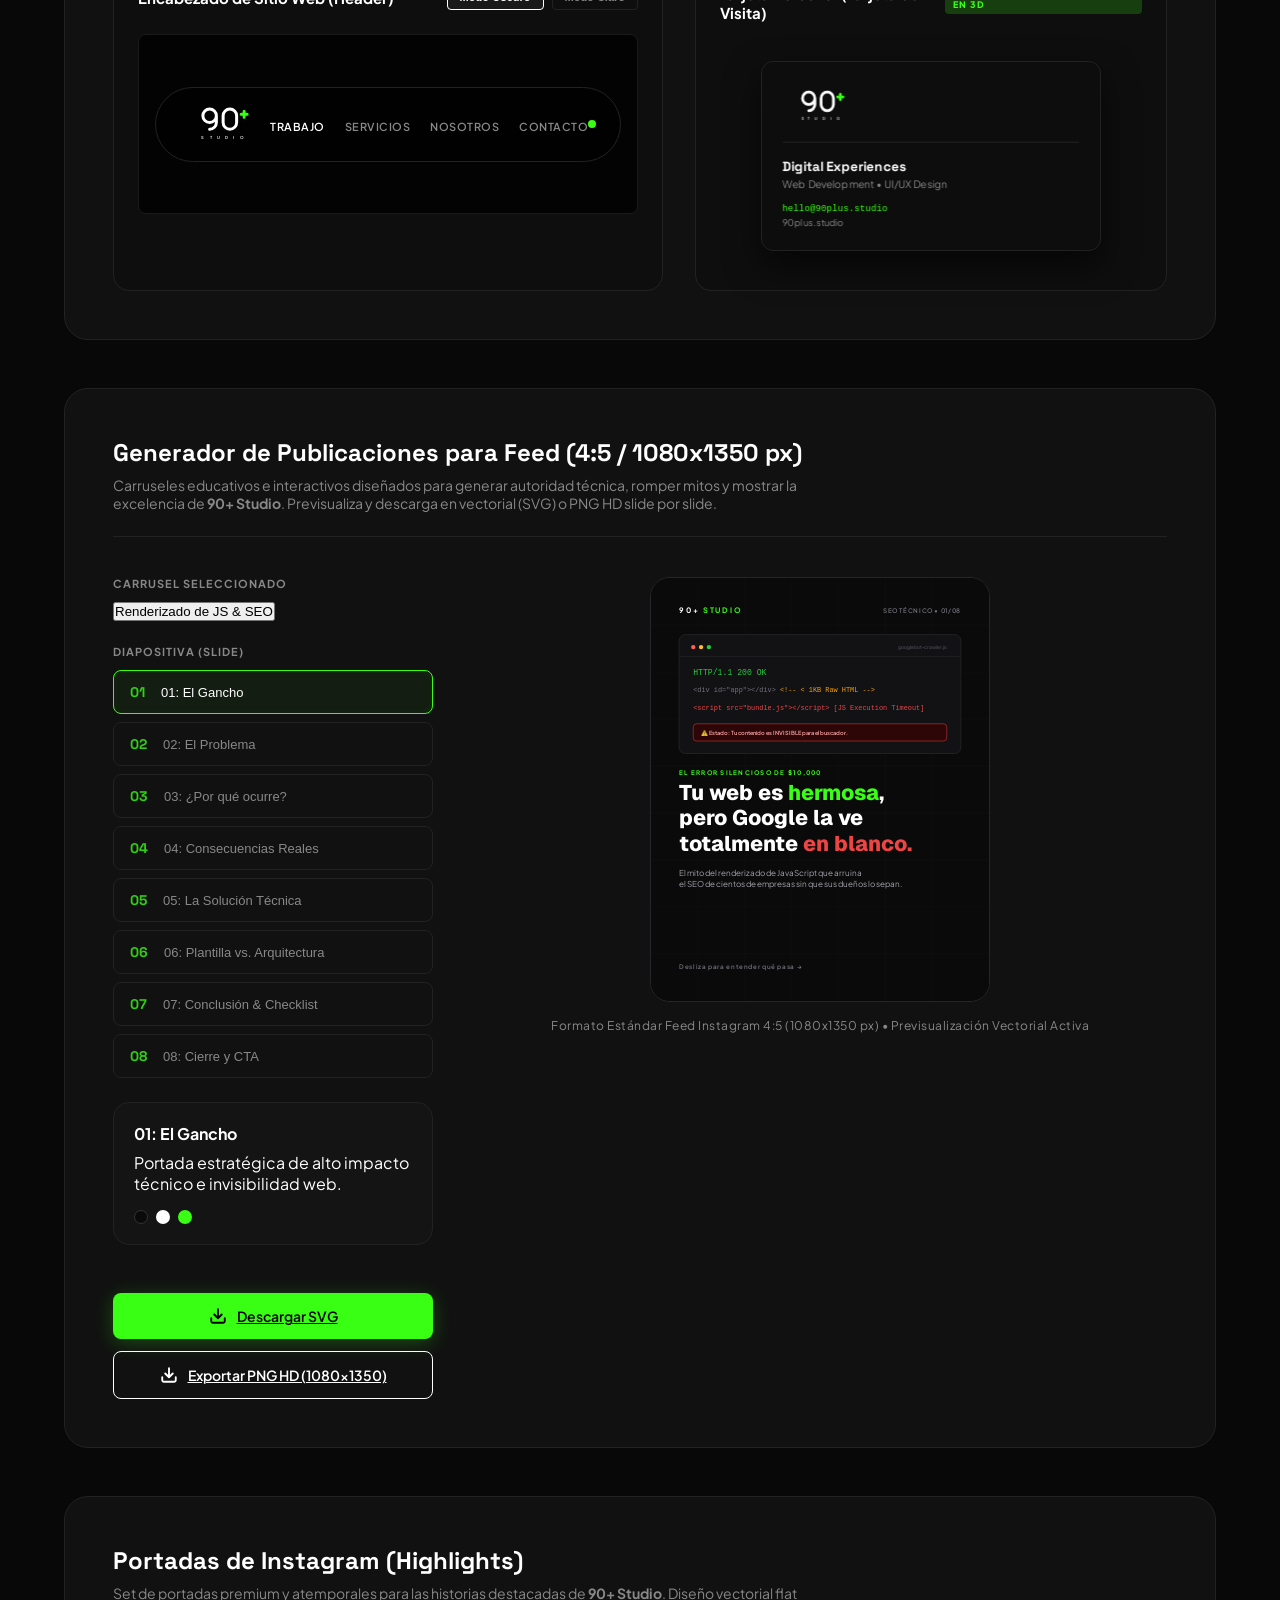
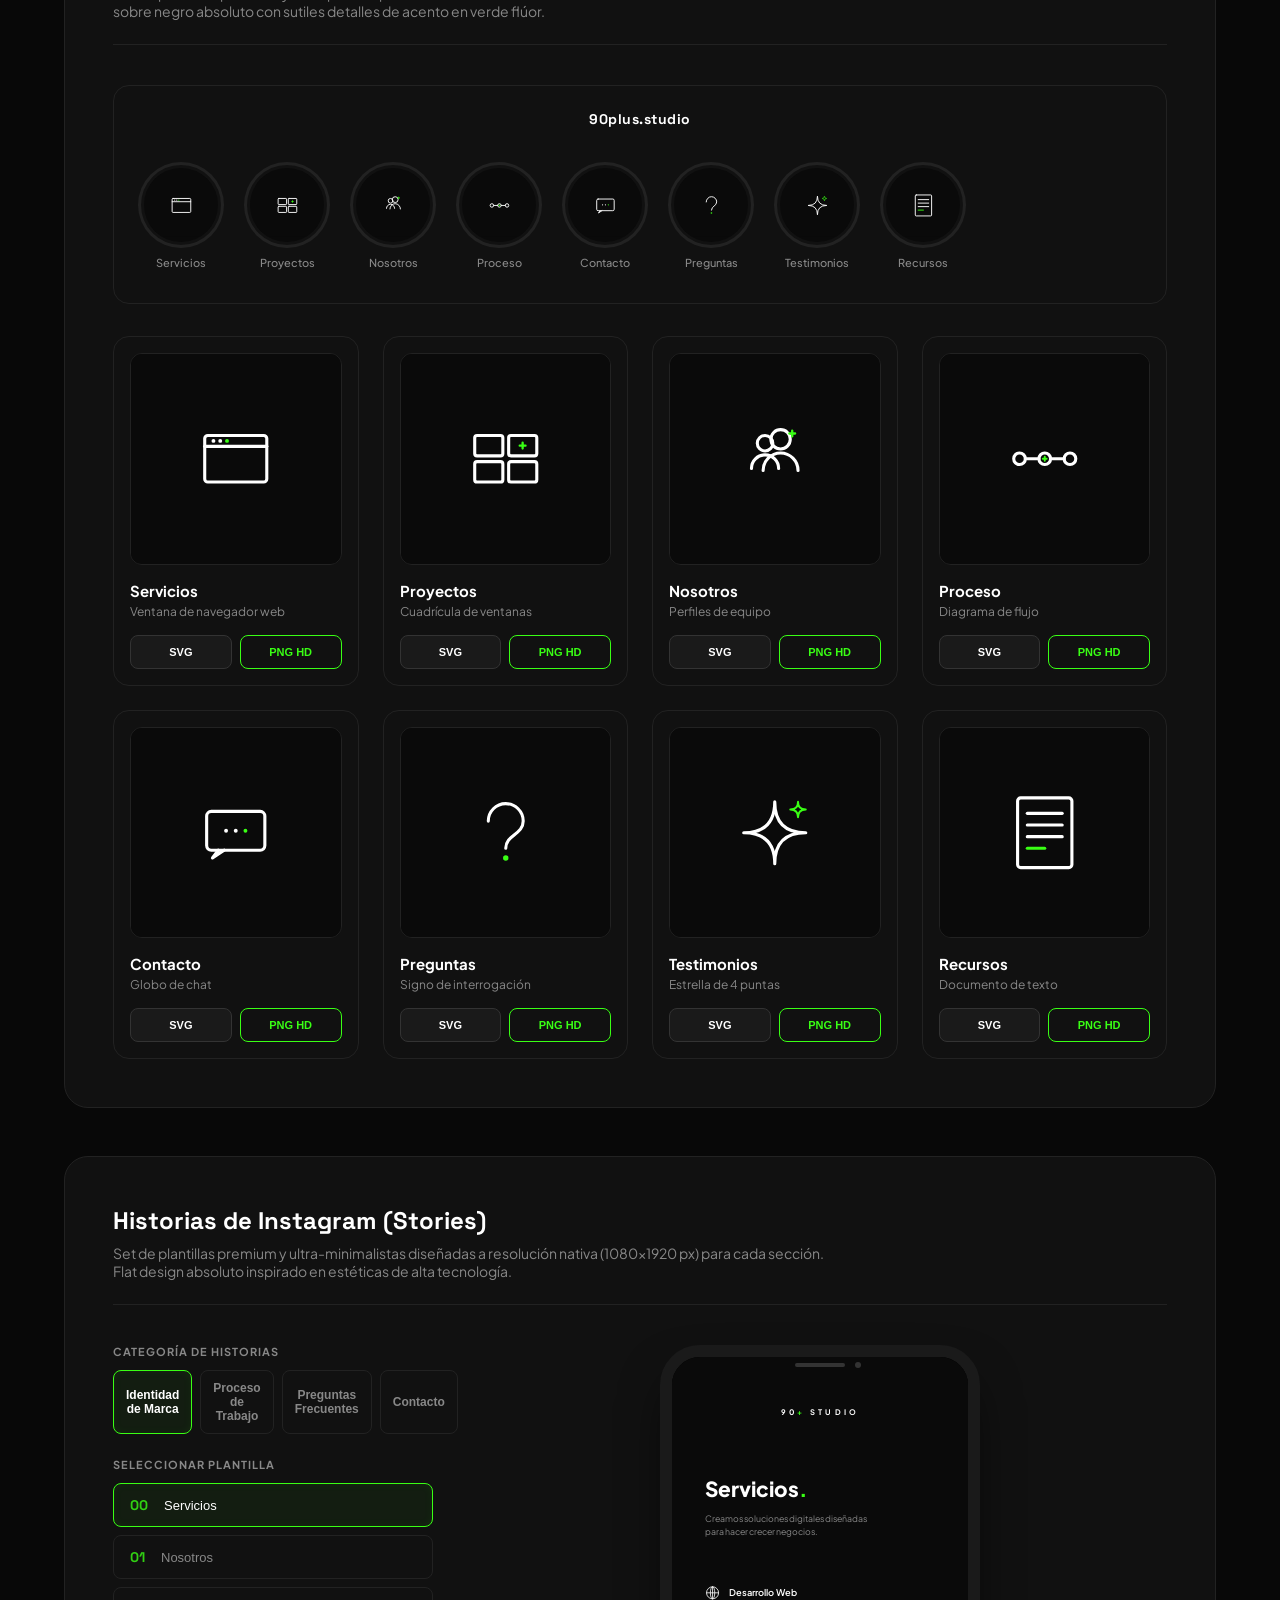
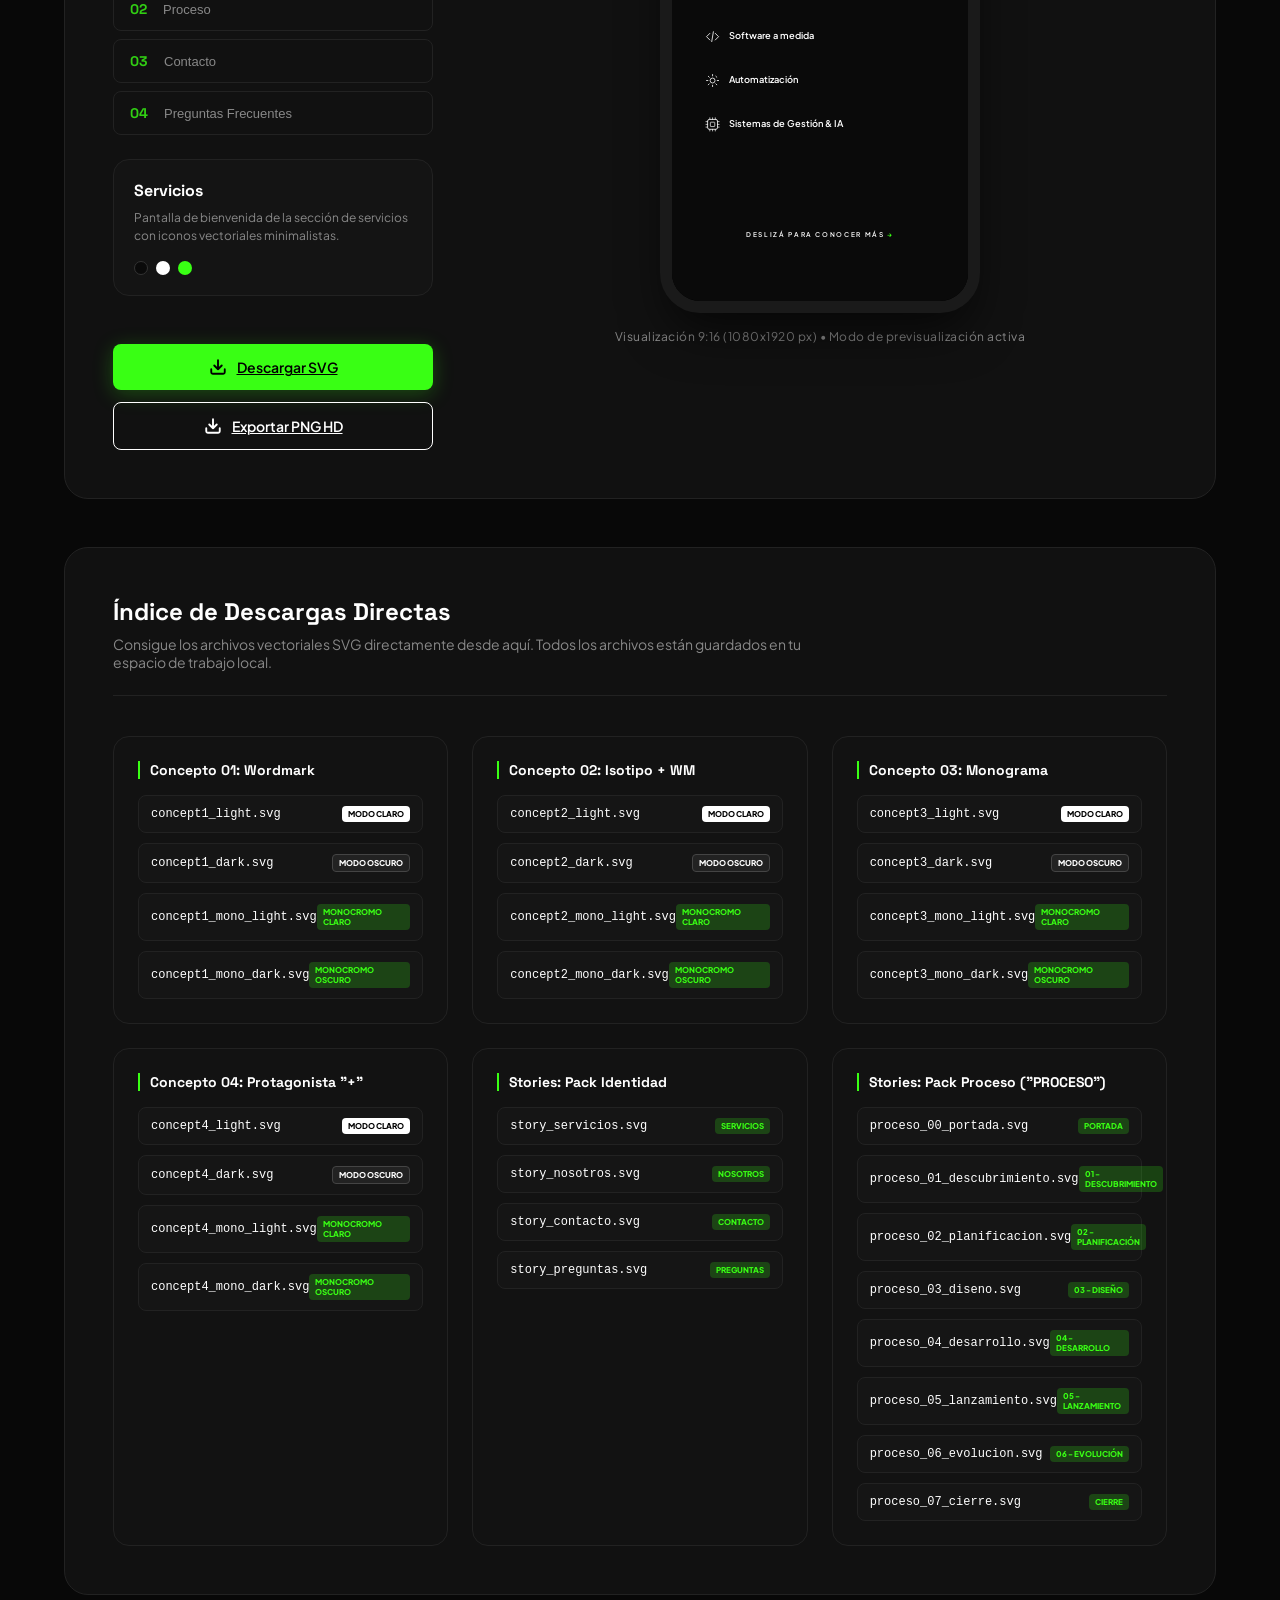
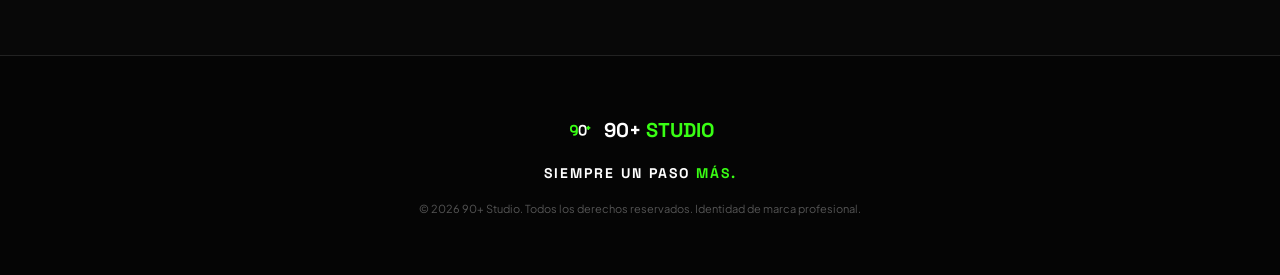
==== commit b7933b16: "agregacion de publicaciones" ====
--- a/branding/index.html
+++ b/branding/index.html
@@ -31,6 +31,7 @@
         <a href="#favicons" class="nav-link">Favicons</a>
         <a href="#tokens" class="nav-link">Tokens</a>
         <a href="#mockups" class="nav-link">Mockups</a>
+        <a href="#feed-posts" class="nav-link">Feed Posts</a>
         <a href="#highlights" class="nav-link">Destacadas</a>
         <a href="#stories" class="nav-link">Stories</a>
         <a href="#downloads" class="nav-link btn-download-all-nav">Descargas</a>
@@ -403,6 +404,69 @@
       </div>
     </section>
 
+    <!-- Instagram Feed Posts Section (Interactive Studio Generator) -->
+    <section id="feed-posts" class="section-card">
+      <div class="section-header">
+        <div>
+          <h2 class="section-title">Generador de Publicaciones para Feed (4:5 / 1080x1350 px)</h2>
+          <p class="section-desc">Carruseles educativos e interactivos diseñados para generar autoridad técnica, romper mitos y mostrar la excelencia de <strong>90+ Studio</strong>. Previsualiza y descarga en vectorial (SVG) o PNG HD slide por slide.</p>
+        </div>
+      </div>
+
+      <div class="stories-layout">
+        <!-- Sidebar Selector -->
+        <div class="stories-sidebar">
+          <div class="control-group">
+            <label class="control-label">Carrusel Seleccionado</label>
+            <div class="pack-selector-tabs">
+              <button class="feed-pack-tab active" data-pack="renderizado_js">Renderizado de JS & SEO</button>
+            </div>
+          </div>
+
+          <div class="control-group">
+            <label class="control-label">Diapositiva (Slide)</label>
+            <div class="story-selector-tabs" id="feed-slide-tabs-container">
+              <!-- Populated dynamically by index.js -->
+            </div>
+          </div>
+
+          <div class="story-meta-box">
+            <h4 id="feed-meta-title">Slide 01: El Gancho</h4>
+            <p id="feed-meta-desc">Portada de alto impacto visual y emocional.</p>
+            <div class="story-colors-preview">
+              <span class="color-dot-preview" style="background-color: #0A0A0A; border: 1px solid #333;" title="Negro absoluto"></span>
+              <span class="color-dot-preview" style="background-color: #FFFFFF;" title="Blanco"></span>
+              <span class="color-dot-preview" style="background-color: #39FF14;" title="Verde Flúor"></span>
+            </div>
+          </div>
+
+          <!-- Download Action Buttons -->
+          <div class="download-actions" style="margin-top: 24px;">
+            <a id="btn-download-feed-svg" class="btn btn-primary" href="#" download>
+              <svg class="btn-icon" viewBox="0 0 24 24" width="18" height="18" fill="none" stroke="currentColor" stroke-width="2.5" stroke-linecap="round" stroke-linejoin="round"><path d="M21 15v4a2 2 0 0 1-2 2H5a2 2 0 0 1-2-2v-4M7 10l5 5 5-5M12 15V3"/></svg>
+              Descargar SVG
+            </a>
+            <a id="btn-download-feed-png" class="btn btn-secondary" href="#" download>
+              <svg class="btn-icon" viewBox="0 0 24 24" width="18" height="18" fill="none" stroke="currentColor" stroke-width="2.5" stroke-linecap="round" stroke-linejoin="round"><path d="M21 15v4a2 2 0 0 1-2 2H5a2 2 0 0 1-2-2v-4M7 10l5 5 5-5M12 15V3"/></svg>
+              Exportar PNG HD (1080x1350)
+            </a>
+          </div>
+        </div>
+
+        <!-- Feed Simulator Viewport (Aspect ratio 4:5) -->
+        <div class="story-viewport-wrapper">
+          <div class="feed-simulator-frame">
+            <div class="feed-screen" id="feed-render-box">
+              <!-- Rendered SVG feed slide inline here -->
+            </div>
+          </div>
+          <div class="viewport-caption">
+            Formato Estándar Feed Instagram 4:5 (1080x1350 px) &bull; Previsualización Vectorial Activa
+          </div>
+        </div>
+      </div>
+    </section>
+
     <!-- Instagram Highlights Section -->
     <section id="highlights" class="section-card">
       <div class="section-header">
@@ -697,6 +761,6 @@
   <!-- Canvas elements for generating PNG download files locally -->
   <canvas id="export-canvas" style="display: none;"></canvas>
 
-  <script src="index.js?v=12"></script>
+  <script src="index.js?v=17"></script>
 </body>
 </html>
--- a/branding/index.css
+++ b/branding/index.css
@@ -1493,6 +1493,35 @@
   gap: 16px;
 }
 
+/* Instagram Feed Simulator Frame (4:5 Ratio) */
+.feed-simulator-frame {
+  width: 340px;
+  height: 425px;
+  background-color: #050505;
+  border-radius: 20px;
+  border: 1.5px solid #26262a;
+  box-shadow: var(--shadow-xl), 0 0 30px rgba(57, 255, 20, 0.05);
+  overflow: hidden;
+  position: relative;
+  display: flex;
+  flex-direction: column;
+}
+
+.feed-screen {
+  width: 100%;
+  height: 100%;
+  background-color: #0a0a0a;
+  display: flex;
+  align-items: center;
+  justify-content: center;
+}
+
+.feed-screen svg {
+  width: 100%;
+  height: 100%;
+  display: block;
+}
+
 /* Realistic phone shell for vertical 9:16 layout */
 .phone-simulator {
   width: 320px;
